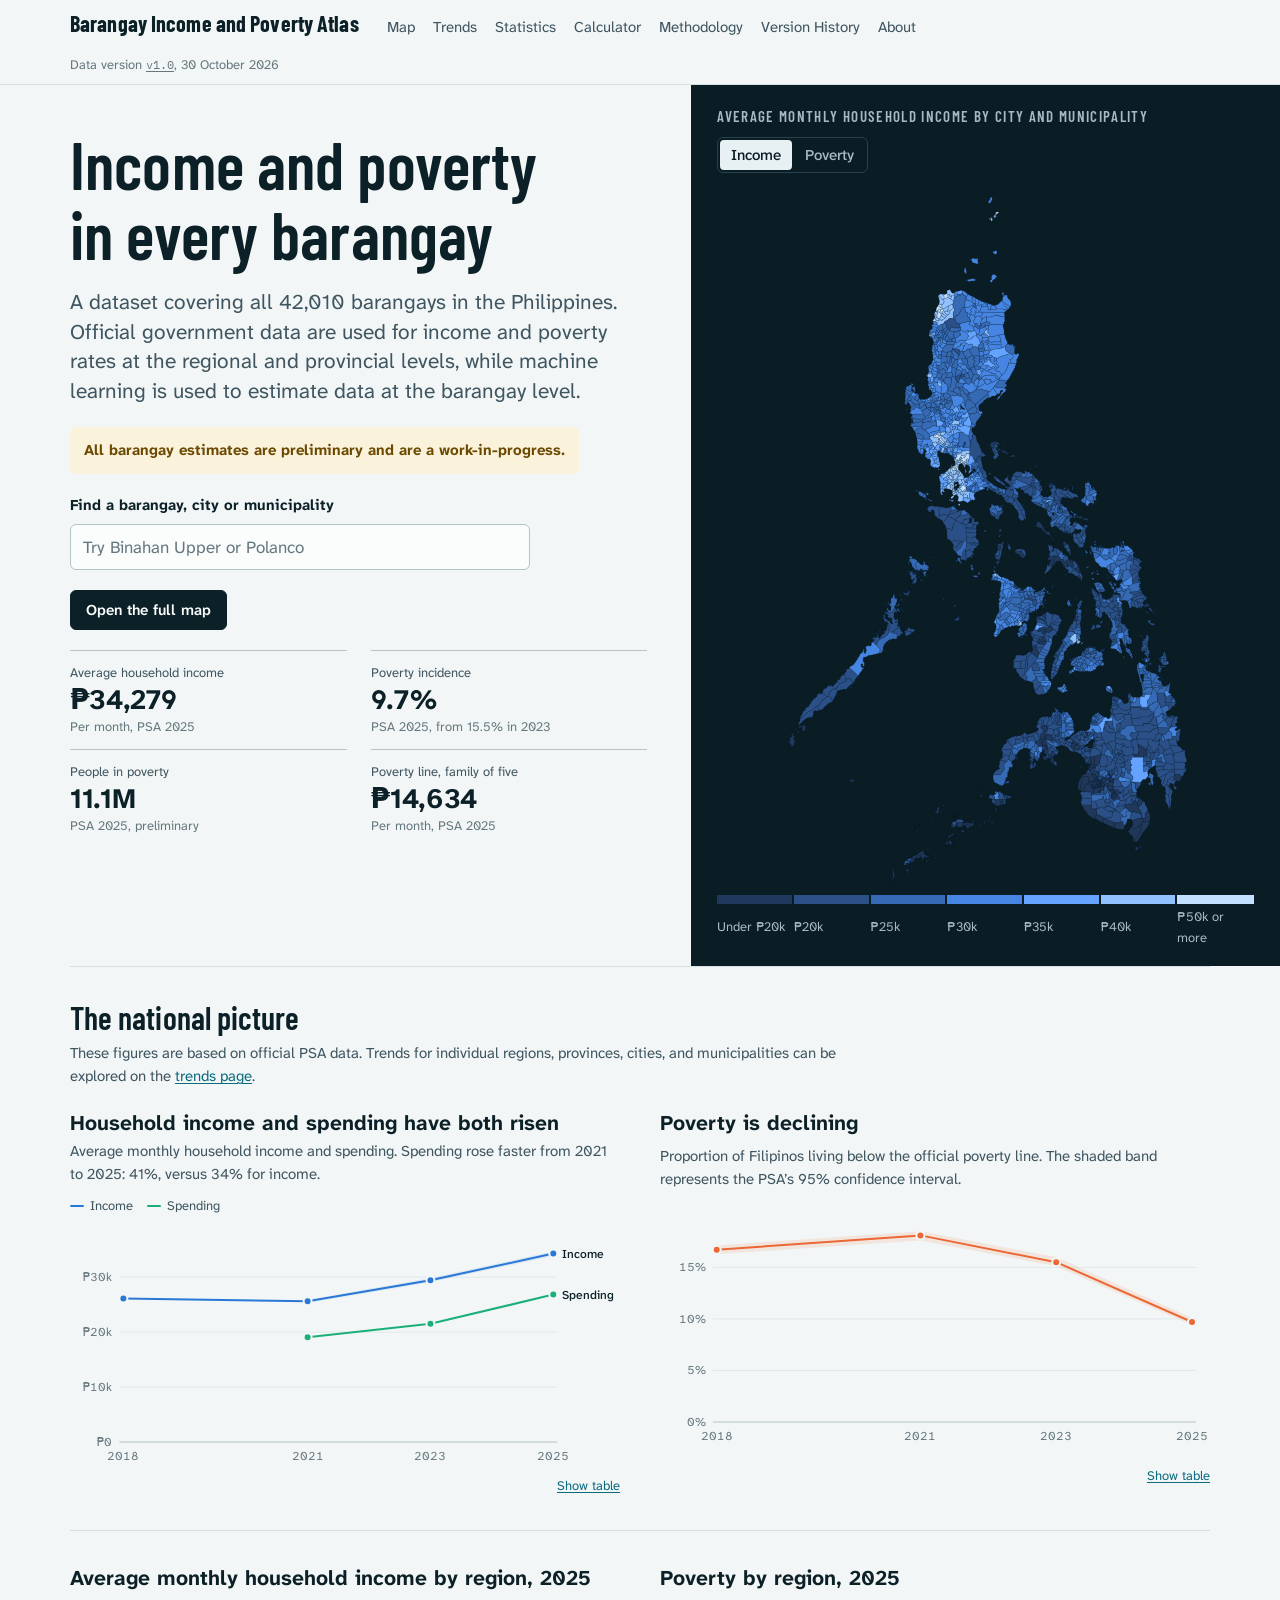
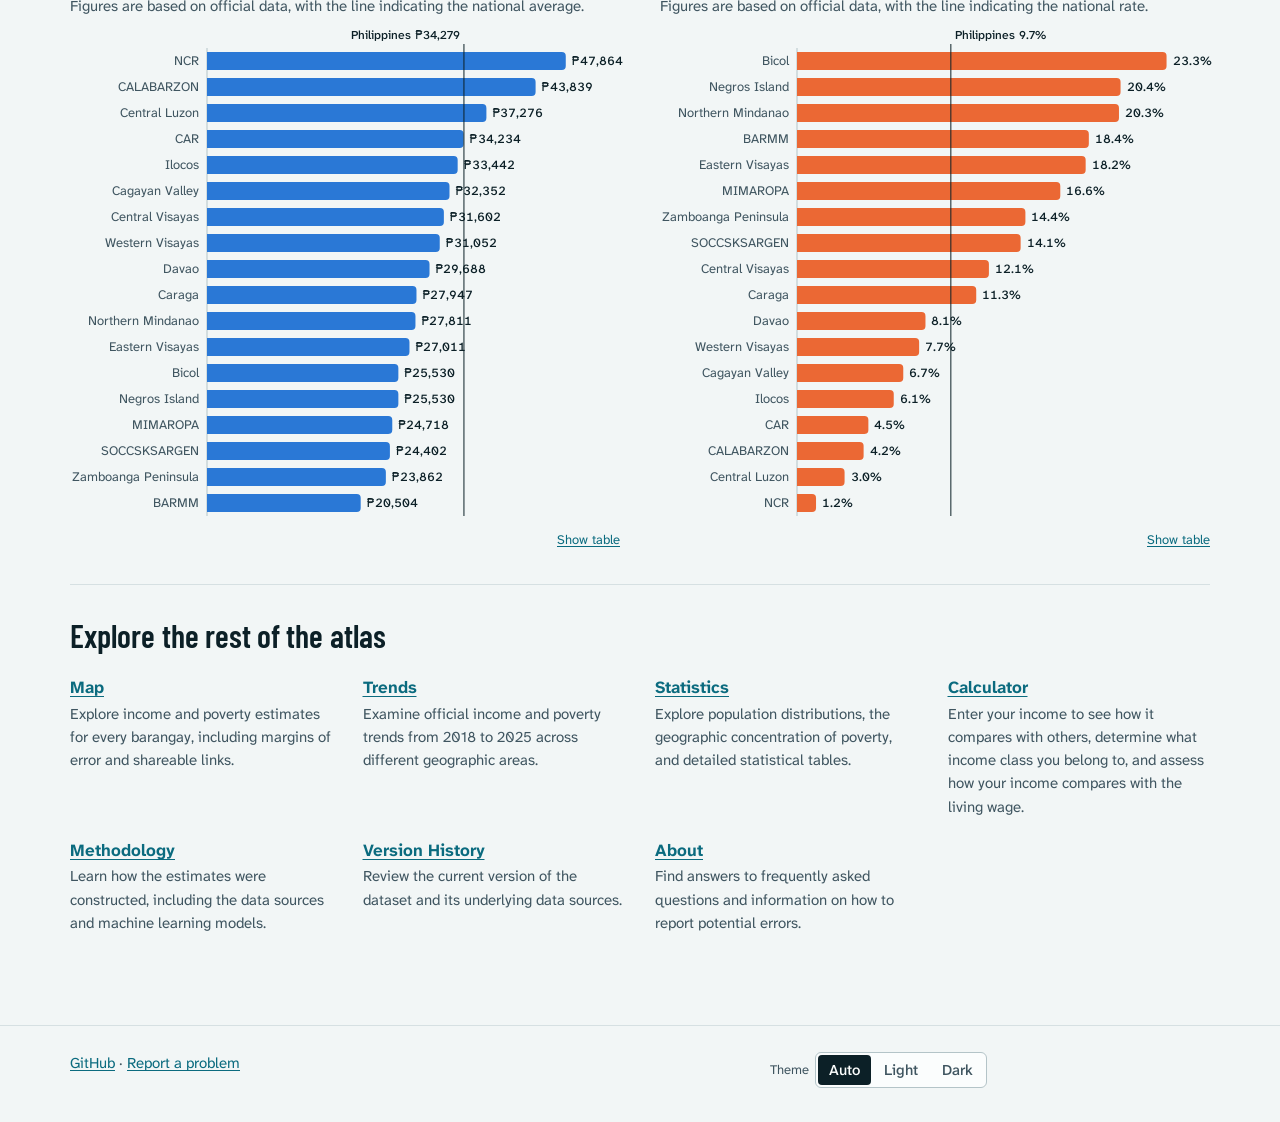
==== docs/index.html @ c7dc07b1 "Move the preliminary note out of the landing introduction into a highlighted box Same style as the w" ====
<!doctype html>
<html lang="en" data-build="e70a724fff">
<head>
<meta charset="utf-8">
<meta name="viewport" content="width=device-width, initial-scale=1, viewport-fit=cover">
<title>Barangay Income and Poverty Atlas</title>
<meta name="description" content="Income and poverty estimates for all 42,010 barangays in the Philippines, based on official data from the Philippine Statistics Authority, satellite imagery and machine learning.">
<link rel="canonical" href="https://urielgalace.github.io/barangay-income-poverty/">
<meta property="og:type" content="website">
<meta property="og:site_name" content="Barangay Income and Poverty Atlas">
<meta property="og:title" content="Barangay Income and Poverty Atlas">
<meta property="og:description" content="Income and poverty estimates for all 42,010 barangays in the Philippines, based on official data from the Philippine Statistics Authority, satellite imagery and machine learning.">
<meta property="og:url" content="https://urielgalace.github.io/barangay-income-poverty/">
<meta property="og:image" content="https://urielgalace.github.io/barangay-income-poverty/assets/share.png">
<meta name="twitter:card" content="summary_large_image">
<meta name="color-scheme" content="light dark">
<link rel="icon" href="assets/favicon.svg" type="image/svg+xml">
<link rel="preconnect" href="https://fonts.googleapis.com">
<link rel="preconnect" href="https://fonts.gstatic.com" crossorigin>
<link rel="stylesheet" href="https://fonts.googleapis.com/css2?family=Atkinson+Hyperlegible+Next:wght@400;500;700&family=Barlow+Condensed:wght@500;600;700&family=IBM+Plex+Mono:wght@400;500&display=swap">
<link rel="stylesheet" href="assets/site.css?b=e70a724fff">
<script>try { var t = localStorage.getItem("theme"); if (t === "light" || t === "dark") document.documentElement.setAttribute("data-theme", t); } catch (e) {}</script>

</head>
<body class="page-index">
<a class="skip" href="#main">Skip to content</a>
<header class="site-head">
  <div class="wrap">
    <div class="head-row">
      <a class="brand" href="index.html">Barangay Income and Poverty Atlas</a>
      <nav class="site-nav" aria-label="Main">
        <a href="map.html">Map</a>
        <a href="trends.html">Trends</a>
        <a href="statistics.html">Statistics</a>
        <a href="calculator.html">Calculator</a>
        <a href="methodology.html">Methodology</a>
        <a href="versions.html">Version History</a>
        <a href="about.html">About</a>
        
      </nav>
    </div>
    <div class="stamp">
      <span>Data version <a href="versions.html" class="code">v1.0</a>, 30 October 2026</span>
    </div>
  </div>
</header>
<main id="main">

<div class="hero">
  <div class="hero-text">
    <h1>Income and poverty in every barangay</h1>
    <p class="lede">A dataset covering all 42,010 barangays in the Philippines. Official government data are used for income and poverty rates at the regional and provincial levels, while machine learning is used to estimate data at the barangay level.</p>
    <p class="callout" role="note"><strong>All barangay estimates are preliminary and are a <span class="nowrap">work-in-progress</span>.</strong></p>
    <div class="search-hero combo">
      <label for="home-search">Find a barangay, city or municipality</label>
      <input type="search" id="home-search" placeholder="Type a barangay, city or municipality">
    </div>
    <div class="cta"><a class="btn" href="map.html">Open the full map</a></div>
    <dl class="stats duo">
      <div class="stat"><dt>Average household income</dt><dd>₱34,279</dd><div class="d">Per month, PSA 2025</div></div>
      <div class="stat"><dt>Poverty incidence</dt><dd>9.7%</dd><div class="d">PSA 2025, from 15.5% in 2023</div></div>
      <div class="stat"><dt>People in poverty</dt><dd>11.1M</dd><div class="d">PSA 2025, preliminary</div></div>
      <div class="stat"><dt>Poverty line, family of five</dt><dd>₱14,634</dd><div class="d">Per month, PSA 2025</div></div>
    </dl>
  </div>
  <div class="plate">
    <div class="plate-head"><div class="plate-title" id="home-map-title">Average monthly household income by city and municipality</div><div id="home-metric"></div></div>
    <div class="plate-map" id="home-map"><p class="small" style="color:var(--sea-ink-2)">Loading the map…</p></div>
    <div class="scale" id="home-scale"></div>
  </div>
</div>

<div class="wrap">
  <section class="block">
    <header><h2>The national picture</h2><p class="small">These figures are based on official PSA data. Trends for individual regions, provinces, cities, and municipalities can be explored on the <a href="trends.html">trends page</a>.</p></header>
    <div class="two" id="home-trend"></div>
  </section>
  <section class="block">
    <div class="two" id="home-regions"></div>
  </section>
  <section class="block">
    <h2>Explore the rest of the atlas</h2>
    <ul class="linklist">
      <li><a href="map.html">Map</a><p>Explore income and poverty estimates for every barangay, including margins of error and shareable links.</p></li>
      <li><a href="trends.html">Trends</a><p>Examine official income and poverty trends from 2018 to 2025 across different geographic areas.</p></li>
      <li><a href="statistics.html">Statistics</a><p>Explore population distributions, the geographic concentration of poverty, and detailed statistical tables.</p></li>
      <li><a href="calculator.html">Calculator</a><p>Enter your income to see how it compares with others, determine what income class you belong to, and assess how your income compares with the living wage.</p></li>
      <li><a href="methodology.html">Methodology</a><p>Learn how the estimates were constructed, including the data sources and machine learning models.</p></li>
      <li><a href="versions.html">Version History</a><p>Review the current version of the dataset and its underlying data sources.</p></li>
      <li><a href="about.html">About</a><p>Find answers to frequently asked questions and information on how to report potential errors.</p></li>
    </ul>
  </section>
</div>

</main>
<footer class="site-foot">
  <div class="wrap foot-grid">
    <p><a href="https://github.com/urielgalace/barangay-income-poverty">GitHub</a> · <a href="report.html">Report a problem</a></p>
    <div class="theme-switch" id="theme-switch"><span>Theme</span></div>
  </div>
</footer>
<script type="module">import { initTheme } from "./assets/js/lib.js?b=e70a724fff"; initTheme();</script>
<script type="module" src="assets/js/home.js?b=e70a724fff"></script>
</body>
</html>
---- docs/assets/site.css ----
/* Layout concept: an atlas plate. Pages are quiet, cool-paper reading surfaces; every map sits on a deep-sea plate
   that stays dark in both themes, so the archipelago is the one loud thing on the site. */
:root {
  color-scheme: light;
  --page: #f2f6f6;
  --surface: #fbfdfd;
  --ink: #0c2027;
  --ink-2: #3f5560;
  --ink-3: #66787f;
  --rule: #d6e0e2;
  --rule-2: #b4c4c8;
  --accent: #0b6b7f;
  --accent-wash: #dfeef0;
  --on-ink: #fbfdfd;
  /* the map plate is the same in both themes */
  --sea: #0a1c24;
  --sea-2: #12303b;
  --sea-ink: #e7f0f2;
  --sea-ink-2: #a5bac1;
  --sea-rule: #27424d;
  /* chart marks: poverty is always orange, income always blue */
  --poverty: #eb6834;
  --income: #2a78d6;
  --s3: #1baf7a;
  --s4: #eda100;
  --s5: #e87ba4;
  --s6: #008300;
  --context: #93a5ab;
  --context-2: #c5d1d4;
  --grid: #e1e8ea;
  --axis: #b4c4c8;
  --add: #0e7a3f;
  --add-wash: #e2f3e8;
  --del: #b3362f;
  --del-wash: #fae9e6;
  --chg: #8a5a00;
  --chg-wash: #f8efd9;
  --warn-bg: #fbf2dc;
  --warn-ink: #6b4a00;
  --display: "Barlow Condensed", "Arial Narrow", "Helvetica Neue", Arial, sans-serif;
  --body: "Atkinson Hyperlegible Next", "Atkinson Hyperlegible", system-ui, -apple-system, "Segoe UI", sans-serif;
  --mono: "IBM Plex Mono", ui-monospace, SFMono-Regular, Menlo, Consolas, monospace;
  --t-xs: .8125rem;
  --t-sm: .9375rem;
  --t-md: 1.0625rem;
  --t-lg: 1.3125rem;
  --t-xl: 2rem;
  --t-2xl: clamp(2.5rem, 5.2vw, 4.25rem);
  --gutter: max(20px, env(safe-area-inset-left, 0px));
  --gutter-r: max(20px, env(safe-area-inset-right, 0px));
}
@media (prefers-color-scheme: dark) {
  :root:not([data-theme="light"]) {
    color-scheme: dark;
    --page: #0a1418; --surface: #101d22; --ink: #e8f0f2; --ink-2: #b4c5ca; --ink-3: #8a9ca3; --rule: #223238; --rule-2: #35484f;
    --accent: #62c4d8; --accent-wash: #16323a; --on-ink: #0a1418;
    --poverty: #d95926; --income: #3987e5; --s3: #199e70; --s4: #c98500; --s5: #d55181; --s6: #008300;
    --context: #6f8289; --context-2: #3d4f56; --grid: #1c2b31; --axis: #35484f;
    --add: #4fc98a; --add-wash: #12302a; --del: #f0897f; --del-wash: #38201e; --chg: #e0b45c; --chg-wash: #33291a; --warn-bg: #2d2412; --warn-ink: #f0cf86;
  }
}
:root[data-theme="dark"] {
  color-scheme: dark;
  --page: #0a1418; --surface: #101d22; --ink: #e8f0f2; --ink-2: #b4c5ca; --ink-3: #8a9ca3; --rule: #223238; --rule-2: #35484f;
  --accent: #62c4d8; --accent-wash: #16323a; --on-ink: #0a1418;
  --poverty: #d95926; --income: #3987e5; --s3: #199e70; --s4: #c98500; --s5: #d55181; --s6: #008300;
  --context: #6f8289; --context-2: #3d4f56; --grid: #1c2b31; --axis: #35484f;
  --add: #4fc98a; --add-wash: #12302a; --del: #f0897f; --del-wash: #38201e; --chg: #e0b45c; --chg-wash: #33291a; --warn-bg: #2d2412; --warn-ink: #f0cf86;
}

* { box-sizing: border-box; }
html { -webkit-text-size-adjust: 100%; }
body { margin: 0; background: var(--page); color: var(--ink); font: 400 var(--t-md)/1.55 var(--body); }
img, svg { max-width: 100%; }
[hidden] { display: none !important; }
a { color: var(--accent); text-underline-offset: .16em; text-decoration-thickness: 1px; }
a:hover { text-decoration-thickness: 2px; }
:focus-visible { outline: 2px solid var(--accent); outline-offset: 2px; border-radius: 2px; }
h1, h2 { font-family: var(--display); font-weight: 600; letter-spacing: .002em; line-height: 1.04; text-wrap: balance; margin: 0; }
h1 { font-size: var(--t-2xl); }
h2 { font-size: var(--t-xl); }
h3 { font-size: var(--t-lg); font-weight: 700; line-height: 1.25; margin: 0; text-wrap: balance; }
h4 { font-size: var(--t-md); font-weight: 700; margin: 0; }
p { margin: 0; }
code, .code { font-family: var(--mono); font-size: .875em; }
.skip { position: absolute; left: -999px; top: 8px; background: var(--ink); color: var(--on-ink); padding: 8px 12px; z-index: 50; }
.skip:focus { left: 12px; }
.wrap { max-width: 1180px; margin-inline: auto; padding-left: var(--gutter); padding-right: var(--gutter-r); }
.eyebrow { font: 600 var(--t-sm)/1.2 var(--display); letter-spacing: .09em; text-transform: uppercase; color: var(--ink-2); }
.lede { font-size: var(--t-lg); line-height: 1.42; color: var(--ink-2); max-width: 62ch; }
.prose { max-width: 70ch; display: grid; gap: 1em; }
.prose ul, .prose ol { margin: 0; padding-left: 1.2em; display: grid; gap: .45em; }
.small { font-size: var(--t-sm); color: var(--ink-2); }
.tiny { font-size: var(--t-xs); color: var(--ink-3); }
.nowrap { white-space: nowrap; }
.num { font-variant-numeric: tabular-nums; }

/* ---- site header ---- */
.site-head { background: var(--page); border-bottom: 1px solid var(--rule); }
.head-row { display: flex; align-items: baseline; gap: 12px 28px; flex-wrap: wrap; padding-block: 12px 10px; }
.brand { font: 700 1.375rem/1 var(--display); color: var(--ink); text-decoration: none; letter-spacing: .005em; white-space: nowrap; }
.brand:hover { color: var(--accent); }
.site-nav { display: flex; gap: 2px 18px; flex-wrap: wrap; font-size: var(--t-sm); }
.site-nav a { color: var(--ink-2); text-decoration: none; padding: 4px 0; border-bottom: 2px solid transparent; }
.site-nav a:hover { color: var(--ink); border-bottom-color: var(--rule-2); }
.site-nav a[aria-current="page"] { color: var(--ink); font-weight: 700; border-bottom-color: var(--ink); }
.stamp { display: flex; gap: 4px 14px; flex-wrap: wrap; padding-block: 0 9px; font-size: var(--t-xs); color: var(--ink-3); }
.stamp a { color: inherit; }
.stamp .code { font-size: .92em; }
@media (max-width: 640px) {
  .head-row { padding-block: 10px 6px; }
  .site-nav { flex-wrap: nowrap; overflow-x: auto; width: 100%; padding-bottom: 2px; scrollbar-width: none; gap: 16px; }
  .site-nav a { white-space: nowrap; }
}

/* ---- page frame ---- */
.page-title { padding-block: 44px 28px; display: grid; gap: 14px; }
section.block { padding-block: 34px; border-top: 1px solid var(--rule); display: grid; gap: 22px; }
section.block > header { display: grid; gap: 8px; max-width: 72ch; }
main { padding-bottom: 56px; }
.two { display: grid; grid-template-columns: repeat(2, minmax(0, 1fr)); gap: 34px 40px; }
.three { display: grid; grid-template-columns: repeat(3, minmax(0, 1fr)); gap: 28px; }
@media (max-width: 860px) { .two, .three { grid-template-columns: minmax(0, 1fr); } }

/* ---- controls ---- */
.filters { display: flex; flex-wrap: wrap; gap: 10px 18px; align-items: end; }
.field { display: grid; gap: 4px; font-size: var(--t-xs); color: var(--ink-2); min-width: 0; }
.seg { display: inline-flex; flex-wrap: wrap; border: 1px solid var(--rule-2); border-radius: 6px; padding: 2px; background: var(--surface); gap: 2px; }
.seg button { font: 500 var(--t-sm)/1.2 var(--body); border: 0; background: none; color: var(--ink-2); padding: 6px 11px; border-radius: 4px; cursor: pointer; }
.seg button:hover { background: var(--accent-wash); color: var(--ink); }
.seg button[aria-pressed="true"] { background: var(--ink); color: var(--on-ink); }
.seg button:disabled { opacity: .4; cursor: not-allowed; background: none; }
select, textarea, input[type="search"], input[type="text"], input[type="number"] { font: 400 var(--t-sm)/1.3 var(--body); color: var(--ink); background: var(--surface); border: 1px solid var(--rule-2); border-radius: 6px; padding: 8px 10px; max-width: 100%; }
input[type="search"]::placeholder { color: var(--ink-3); }
.btn { display: inline-flex; align-items: center; gap: 6px; font: 600 var(--t-sm)/1.2 var(--body); text-decoration: none; border-radius: 6px; padding: 10px 15px; border: 1px solid var(--ink); background: var(--ink); color: var(--on-ink); cursor: pointer; }
.btn:hover { background: var(--accent); border-color: var(--accent); color: var(--on-ink); }
.btn.quiet { background: none; color: var(--ink); border-color: var(--rule-2); }
.btn.quiet:hover { background: var(--accent-wash); color: var(--ink); border-color: var(--rule-2); }
.linkish { background: none; border: 0; padding: 0; font: inherit; color: var(--accent); text-decoration: underline; text-underline-offset: .16em; cursor: pointer; }

/* combobox */
.combo { position: relative; min-width: 0; }
.combo input { width: 100%; }
.combo-list { position: absolute; z-index: 30; left: 0; right: 0; top: calc(100% + 4px); margin: 0; padding: 4px; list-style: none; background: var(--surface); color: var(--ink); border: 1px solid var(--rule-2); border-radius: 6px; max-height: 300px; overflow: auto; box-shadow: 0 8px 24px rgba(5, 20, 26, .22); }
.combo-list li { padding: 6px 8px; border-radius: 4px; cursor: pointer; font-size: var(--t-sm); line-height: 1.3; }
.combo-list li small { display: block; color: var(--ink-3); font-size: var(--t-xs); }
.combo-list li[aria-selected="true"], .combo-list li:hover { background: var(--accent-wash); }
.combo-empty { padding: 8px; font-size: var(--t-sm); color: var(--ink-2); }

/* ---- charts ---- */
.fig { margin: 0; display: grid; gap: 10px; min-width: 0; }
.fig-head { display: grid; gap: 3px; }
.fig-sub { font-size: var(--t-sm); color: var(--ink-2); max-width: 66ch; }
.fig-body { min-width: 0; position: relative; }
.fig-body svg { display: block; width: 100%; height: auto; overflow: visible; }
.fig-foot { display: flex; flex-wrap: wrap; gap: 4px 14px; align-items: baseline; justify-content: space-between; font-size: var(--t-xs); color: var(--ink-3); }
.fig-foot .note { flex: 1 1 280px; max-width: 72ch; }
.legend { display: flex; flex-wrap: wrap; gap: 4px 14px; font-size: var(--t-xs); color: var(--ink-2); }
.legend span { display: inline-flex; align-items: center; gap: 6px; }
.key { display: inline-block; width: 14px; height: 2px; border-radius: 1px; background: currentColor; }
.key.dot { width: 9px; height: 9px; border-radius: 50%; }
.key.box { width: 11px; height: 11px; border-radius: 2px; }
.key.ring { width: 9px; height: 9px; border-radius: 50%; background: var(--surface); border: 2px solid currentColor; }
.tv { overflow-x: auto; max-height: 440px; overflow-y: auto; border: 1px solid var(--rule); border-radius: 6px; background: var(--surface); }
table { border-collapse: collapse; width: 100%; font-size: var(--t-sm); }
th, td { text-align: left; padding: 7px 10px; border-bottom: 1px solid var(--rule); vertical-align: top; }
thead th { position: sticky; top: 0; background: var(--surface); font-weight: 700; font-size: var(--t-xs); color: var(--ink-2); z-index: 1; }
tbody tr:last-child td { border-bottom: 0; }
td.n, th.n { text-align: right; font-variant-numeric: tabular-nums; white-space: nowrap; }
th button.sort { all: unset; cursor: pointer; }
th button.sort:hover, th button.sort:focus-visible { color: var(--accent); text-decoration: underline; }
.tip { position: fixed; z-index: 60; pointer-events: none; background: var(--surface); color: var(--ink); border: 1px solid var(--rule-2); border-radius: 6px; padding: 7px 10px; font-size: var(--t-xs); line-height: 1.35; box-shadow: 0 6px 18px rgba(5, 20, 26, .22); max-width: 270px; }
.tip b { font-size: var(--t-sm); }
.tip .t-row { display: flex; gap: 7px; align-items: center; white-space: nowrap; }
.tip .t-row em { font-style: normal; color: var(--ink-2); white-space: normal; }
.tip .t-title { color: var(--ink-2); margin-bottom: 3px; }
.tick text, .axis-label { fill: var(--ink-3); font: 400 12px var(--body); font-variant-numeric: tabular-nums; }
.dir-label { fill: var(--ink); font: 500 12px var(--body); }
.dir-label.quiet { fill: var(--ink-2); }
.gridline { stroke: var(--grid); stroke-width: 1; }
.baseline { stroke: var(--axis); stroke-width: 1; }
.crosshair { stroke: var(--ink-3); stroke-width: 1; }
.row-label { fill: var(--ink-2); font: 400 13px var(--body); }
.val-label { fill: var(--ink); font: 500 12.5px var(--body); font-variant-numeric: tabular-nums; }
.c-poverty { color: var(--poverty); } .c-income { color: var(--income); } .c-s3 { color: var(--s3); } .c-s4 { color: var(--s4); } .c-s5 { color: var(--s5); } .c-s6 { color: var(--s6); } .c-context { color: var(--context); } .c-context2 { color: var(--context-2); } .c-ink { color: var(--ink); }

/* ---- stat list ---- */
.stats { display: grid; grid-template-columns: repeat(auto-fit, minmax(150px, 1fr)); gap: 0 24px; margin: 0; }
.stat { padding-block: 12px; border-top: 1px solid var(--rule-2); display: grid; gap: 1px; align-content: start; }
.stat dt { font-size: var(--t-xs); color: var(--ink-2); }
.stat dd { margin: 0; font-size: 1.75rem; font-weight: 700; line-height: 1.15; letter-spacing: -.01em; }
.stat .d { font-size: var(--t-xs); color: var(--ink-3); }

/* ---- home ---- */
.hero { display: grid; grid-template-columns: minmax(0, 1fr) minmax(0, 46%); align-items: stretch; }
.hero-text { padding: 44px 44px 40px max(var(--gutter), calc((100vw - 1180px) / 2 + 20px)); display: grid; gap: 20px; align-content: start; }
.plate { background: var(--sea); color: var(--sea-ink); padding: 22px 26px 18px; display: grid; gap: 10px; grid-template-rows: auto minmax(0, 1fr) auto; min-height: 560px; }
.plate-head { display: flex; justify-content: space-between; gap: 12px; flex-wrap: wrap; align-items: center; }
.plate .seg { background: transparent; border-color: var(--sea-rule); }
.plate .seg button { color: var(--sea-ink-2); }
.plate .seg button:hover { background: var(--sea-2); color: var(--sea-ink); }
.plate .seg button[aria-pressed="true"] { background: var(--sea-ink); color: var(--sea); }
.plate-title { font: 600 var(--t-sm)/1.2 var(--display); letter-spacing: .09em; text-transform: uppercase; color: var(--sea-ink-2); }
.plate-map { min-height: 0; display: grid; place-items: center; }
.plate-map svg { width: auto; height: auto; max-width: 100%; max-height: 78vh; display: block; }
.plate-map path { cursor: pointer; stroke: var(--sea); stroke-width: .25; }
.plate-map path:hover { stroke: #fff; stroke-width: 1; }
.scale { display: flex; flex-wrap: wrap; gap: 0; font-size: var(--t-xs); color: var(--sea-ink-2); }
.scale .sw { display: grid; gap: 3px; min-width: 42px; flex: 1 1 42px; }
.scale .sw i { display: block; height: 9px; }
.scale .sw:not(:last-child) i { margin-right: 2px; }
.search-hero { display: grid; gap: 6px; max-width: 460px; }
.search-hero label { font-weight: 700; font-size: var(--t-sm); }
.search-hero input { padding: 11px 12px; font-size: var(--t-md); width: 100%; text-overflow: ellipsis; }
.search-hero input::placeholder { text-overflow: ellipsis; }
.cta { display: flex; flex-wrap: wrap; gap: 10px; }
@media (max-width: 980px) {
  .hero { grid-template-columns: minmax(0, 1fr); }
  .hero-text { padding: 28px var(--gutter-r) 26px var(--gutter); }
  .plate { min-height: 0; padding: 18px var(--gutter-r) 16px var(--gutter); }
  .plate-map svg { max-height: 70vh; }
}
.linklist { display: grid; grid-template-columns: repeat(auto-fit, minmax(240px, 1fr)); gap: 18px 30px; margin: 0; padding: 0; list-style: none; }
.linklist a { font-weight: 700; }
.linklist p { font-size: var(--t-sm); color: var(--ink-2); margin-top: 2px; }

/* ---- full map page ---- */
body.page-map { height: 100dvh; display: flex; flex-direction: column; overflow: hidden; }
body.page-map main { flex: 1; min-height: 0; padding: 0; position: relative; background: var(--sea); }
body.page-map .site-foot { display: none; }
#map { position: absolute; inset: 0; background: var(--sea); }
.panel { position: absolute; z-index: 5; background: var(--surface); color: var(--ink); border: 1px solid var(--rule-2); border-radius: 8px; box-shadow: 0 10px 28px rgba(0, 10, 15, .32); }
.panel-controls { left: 14px; top: 14px; width: 320px; max-height: calc(100% - 28px); overflow: auto; padding: 14px; display: grid; gap: 13px; }
.panel-detail { right: 14px; top: 14px; width: 350px; max-height: calc(100% - 28px); overflow: auto; padding: 16px; display: grid; gap: 13px; }
.panel h1 { font-size: 1.625rem; }
.close-x { position: absolute; top: 8px; right: 8px; width: 30px; height: 30px; border: 0; border-radius: 4px; background: none; color: var(--ink-2); font-size: 20px; line-height: 1; cursor: pointer; }
.close-x:hover { background: var(--accent-wash); }
.map-legend { display: grid; gap: 5px; }
.map-legend .title { font-weight: 700; font-size: var(--t-sm); }
.lg-row { display: grid; grid-template-columns: 18px minmax(0, 1fr); gap: 7px; align-items: center; font-size: var(--t-xs); color: var(--ink-2); font-variant-numeric: tabular-nums; line-height: 1.2; }
.lg-row i { display: block; width: 18px; height: 12px; border-radius: 2px; }
.lg-rows { display: grid; gap: 2px; }
.status { font-size: var(--t-xs); color: var(--ink-2); min-height: 1.2em; }
.crumbs { font-size: var(--t-xs); color: var(--ink-2); }
.d-title { font: 700 1.5rem/1.1 var(--display); padding-right: 26px; text-wrap: balance; }
.d-kv { display: grid; grid-template-columns: repeat(2, minmax(0, 1fr)); gap: 8px 14px; margin: 0; font-size: var(--t-sm); }
.d-kv dt { font-size: var(--t-xs); color: var(--ink-2); }
.d-kv dd { margin: 0; font-weight: 700; font-variant-numeric: tabular-nums; }
.d-big { display: grid; gap: 2px; }
.d-big .lab { font-size: var(--t-xs); color: var(--ink-2); }
.d-big .val { font-size: 1.75rem; font-weight: 700; line-height: 1.1; }
.d-big .rng { font-size: var(--t-xs); color: var(--ink-2); font-variant-numeric: tabular-nums; }
.pi { display: block; width: 100%; height: 34px; margin-top: 4px; overflow: visible; }
.d-note { font-size: var(--t-xs); color: var(--ink-2); line-height: 1.4; }
.d-links { display: flex; flex-wrap: wrap; gap: 4px 14px; font-size: var(--t-xs); }
.maplibregl-ctrl-attrib { font-size: 11px !important; }
.map-tip { position: fixed; z-index: 40; pointer-events: none; background: var(--surface); color: var(--ink); border: 1px solid var(--rule-2); border-radius: 5px; padding: 5px 8px; font-size: var(--t-xs); line-height: 1.3; box-shadow: 0 4px 12px rgba(0, 10, 15, .3); max-width: 240px; }
.map-tip b { font-size: var(--t-sm); display: block; }
.mobile-bar { display: none; }
.check-row { display: flex; gap: 7px; align-items: start; }
.check-row input { margin-top: 4px; }
@media (max-width: 760px) {
  .panel-controls { left: 0; right: 0; bottom: 0; top: auto; width: auto; max-height: 66%; border-radius: 10px 10px 0 0; border-width: 1px 0 0; padding: 10px 12px calc(10px + env(safe-area-inset-bottom, 0px)); gap: 10px; }
  .panel-controls.collapsed { grid-template-columns: minmax(0, 1fr) auto; align-items: end; }
  .panel-controls.collapsed > *:not(.mobile-bar):not(.mobile-keep) { display: none; }
  .panel-controls.collapsed .combo { order: 1; }
  .panel-controls.collapsed .combo > label { display: none; }
  .panel-controls.collapsed .mobile-bar { order: 2; }
  .panel-controls.collapsed .map-legend, .panel-controls.collapsed .status { order: 3; grid-column: 1 / -1; }
  .panel-controls.collapsed .status:empty { display: none; }
  .panel-controls.collapsed .map-legend .title { font-size: var(--t-xs); }
  .panel-controls.collapsed .lg-rows { display: flex; flex-wrap: wrap; gap: 2px 8px; }
  .panel-controls.collapsed .lg-row { display: flex; gap: 4px; font-size: 11px; }
  .panel-controls.collapsed .lg-row i { width: 10px; height: 10px; }
  .panel-controls .combo-list { top: auto; bottom: calc(100% + 4px); max-height: 260px; }
  .panel-detail { left: 0; right: 0; bottom: 0; top: auto; width: auto; max-height: 68%; border-radius: 10px 10px 0 0; border-width: 1px 0 0; z-index: 6; padding-bottom: calc(16px + env(safe-area-inset-bottom, 0px)); }
  .mobile-bar { display: flex; justify-content: flex-end; align-items: center; }
  .mobile-bar .btn { padding: 8px 12px; }
  .maplibregl-ctrl-bottom-right, .maplibregl-ctrl-bottom-left { display: none; }
  .panel h1 { font-size: 1.25rem; }
}

/* ---- versions ---- */
.history { display: grid; grid-template-columns: minmax(0, 1fr) 320px; gap: 30px; align-items: start; }
.rail { position: sticky; top: 14px; display: grid; gap: 10px; max-height: calc(100vh - 28px); overflow: auto; }
.rail-list { list-style: none; margin: 0; padding: 0; display: grid; gap: 0; border: 1px solid var(--rule-2); border-radius: 8px; background: var(--surface); overflow: hidden; }
.rail-date { font-size: var(--t-xs); font-weight: 700; color: var(--ink-2); padding: 9px 12px 3px; background: var(--page); border-top: 1px solid var(--rule); }
.rail-list > li:first-child .rail-date { border-top: 0; }
.rail-item { width: 100%; display: grid; gap: 2px; text-align: left; font: inherit; color: inherit; background: var(--surface); border: 0; border-top: 1px solid var(--rule); padding: 10px 12px; cursor: pointer; }
.rail-item:hover { background: var(--accent-wash); }
.rail-item[aria-current="true"] { background: var(--ink); color: var(--on-ink); }
.rail-item[aria-current="true"] .tiny, .rail-item[aria-current="true"] .small { color: inherit; opacity: .85; }
.rail-item.in-range:not([aria-current="true"]) { background: var(--accent-wash); }
.rail-top { display: flex; justify-content: space-between; gap: 8px; align-items: baseline; }
.ver { font-family: var(--mono); font-size: var(--t-xs); font-weight: 500; }
.pill { display: inline-block; font-size: 11px; font-weight: 700; padding: 1px 6px; border-radius: 3px; background: var(--accent-wash); color: var(--ink); }
.rail-item[aria-current="true"] .pill { background: var(--on-ink); color: var(--ink); }
.diff { display: grid; font-size: var(--t-sm); line-height: 1.45; border: 1px solid var(--rule); border-radius: 6px; overflow: hidden; background: var(--surface); }
.diff > div { display: grid; grid-template-columns: 28px minmax(0, 1fr); border-top: 1px solid var(--rule); }
.diff > div:first-child { border-top: 0; }
.diff .sign { font-family: var(--mono); text-align: center; padding: 7px 0; font-weight: 500; }
.diff .txt { padding: 7px 10px 7px 2px; }
.diff .add { background: var(--add-wash); } .diff .add .sign { color: var(--add); }
.diff .del { background: var(--del-wash); } .diff .del .sign { color: var(--del); }
.diff .chg { background: var(--chg-wash); } .diff .chg .sign { color: var(--chg); }
.diff .pair-gap { border-top: 3px solid var(--page); }
.up { color: var(--del); } .down { color: var(--add); } .same { color: var(--ink-3); }
.hash { font-family: var(--mono); font-size: 11.5px; color: var(--ink-3); word-break: break-all; }
.vcompare { display: flex; flex-wrap: wrap; align-items: end; gap: 10px 14px; padding: 12px; background: var(--surface); border: 1px solid var(--rule-2); border-radius: 8px; }
.vcompare .arrow { padding-bottom: 8px; color: var(--ink-3); }
.vsec { display: grid; grid-template-columns: minmax(0, 1fr); gap: 12px; padding-top: 22px; }
.tl { list-style: none; margin: 0; padding: 0; display: grid; gap: 0; }
.tl > li { display: grid; grid-template-columns: 112px minmax(0, 1fr); gap: 14px; padding-block: 10px; border-top: 1px solid var(--rule); }
.tl > li:first-child { border-top: 0; }
.tl ul { margin: 0; padding: 0; list-style: none; display: grid; gap: 3px; font-size: var(--t-sm); }
@media (max-width: 900px) {
  .history { grid-template-columns: minmax(0, 1fr); }
  .rail { position: static; order: -1; max-height: none; }
  .tl > li { grid-template-columns: minmax(0, 1fr); gap: 2px; }
}

/* ---- methodology ---- */
.jump { display: flex; flex-wrap: wrap; gap: 4px 18px; font-size: var(--t-sm); }
.approach { list-style: none; margin: 0; padding: 22px; display: grid; grid-template-columns: repeat(4, minmax(0, 1fr)); gap: 20px 26px; background: var(--sea); color: var(--sea-ink); border-radius: 8px; counter-reset: step; }
.approach > li { counter-increment: step; display: grid; gap: 6px; align-content: start; font-size: var(--t-sm); }
.approach > li::before { content: counter(step); font: 600 2rem/1 var(--display); color: var(--sea-ink-2); }
.approach b { font: 600 1.25rem/1.15 var(--display); letter-spacing: .01em; }
.approach span { color: var(--sea-ink-2); }
@media (max-width: 860px) { .approach { grid-template-columns: repeat(2, minmax(0, 1fr)); } }
@media (max-width: 520px) { .approach { grid-template-columns: minmax(0, 1fr); } }
.sub { display: grid; gap: 14px; min-width: 0; }
.sub + .sub { margin-top: 14px; }
.sub .prose { max-width: 74ch; }
.flat { max-height: none; }
th[scope="row"] { font-weight: 700; }
.more > details { border-top: 1px solid var(--rule); padding-block: 13px; }
.more > details:first-child { border-top: 0; padding-top: 0; }
.more > details > summary { font-size: var(--t-md); }
.more .inner { display: grid; gap: 10px; max-width: 76ch; }
pre { font-family: var(--mono); font-size: .8125rem; line-height: 1.5; background: var(--surface); border: 1px solid var(--rule); border-radius: 6px; padding: 10px 12px; overflow-x: auto; margin: 0; }
details > summary { cursor: pointer; font-weight: 700; font-size: var(--t-sm); }
details[open] > summary { margin-bottom: 10px; }
.src { display: grid; gap: 8px; padding-block: 16px; border-top: 1px solid var(--rule); }
.src:first-child { border-top: 0; }
.chips { display: flex; flex-wrap: wrap; gap: 4px 8px; font-size: var(--t-xs); color: var(--ink-2); }

/* ---- footer ---- */
.site-foot { border-top: 1px solid var(--rule); padding-block: 26px 34px; font-size: var(--t-sm); color: var(--ink-2); }
.foot-grid { display: grid; grid-template-columns: minmax(0, 1.5fr) minmax(0, 1fr); gap: 16px 40px; }
.foot-grid p + p { margin-top: 6px; }
.theme-switch { display: inline-flex; gap: 6px; align-items: center; font-size: var(--t-xs); }
@media (max-width: 720px) { .foot-grid { grid-template-columns: minmax(0, 1fr); } }
@media (prefers-reduced-motion: reduce) { * { animation: none !important; transition: none !important; scroll-behavior: auto !important; } }
@media print { .site-head, .site-foot, .filters, .fig-foot button { display: none; } }

/* ---- region small multiples ---- */
.mini-grid { display: grid; grid-template-columns: repeat(auto-fill, minmax(168px, 1fr)); gap: 16px 18px; }
.mini { display: grid; grid-template-columns: minmax(0, 1fr) auto; gap: 0 8px; align-items: baseline; font: inherit; color: inherit; text-align: left; background: none; border: 0; border-top: 1px solid var(--rule-2); padding: 7px 0 0; cursor: pointer; min-width: 0; }
.mini:hover .mini-t { color: var(--accent); text-decoration: underline; }
.mini-t { font-size: var(--t-sm); font-weight: 700; }
.mini-v { font-size: var(--t-sm); font-variant-numeric: tabular-nums; color: var(--ink-2); }
.mini-c { grid-column: 1 / -1; min-width: 0; }
.mini-c svg { display: block; width: 100%; height: auto; }

.stats.duo { grid-template-columns: repeat(2, minmax(0, 1fr)); }
.stats.quad { grid-template-columns: repeat(4, minmax(0, 1fr)); }
@media (max-width: 720px) { .stats.quad { grid-template-columns: repeat(2, minmax(0, 1fr)); } }
#cover-map svg { max-height: 460px; }
.mini-t { min-height: 2.65em; line-height: 1.3; }
.prose h3 { margin-top: .5em; }
.prose h3:first-child { margin-top: 0; }
.prose h3 + p { margin-top: -.45em; }

/* ---- income calculator ---- */
.calc-form { display: grid; gap: 16px; }
.calc-form .filters { gap: 14px 22px; }
.calc-form .field { font-size: var(--t-sm); }
#c-income { width: 200px; font-size: var(--t-md); padding: 9px 12px; }
#c-size { width: 90px; }
.calc-form .combo { max-width: 560px; }
.calc-msg { color: var(--del); }
.calc-msg:empty { display: none; }
.stat dd.word { font-size: 1.3rem; line-height: 1.2; }
.ladder th { white-space: normal; }
.ladder tr[aria-current="true"] td { background: var(--accent-wash); font-weight: 700; }
.you { display: inline-block; margin-left: 6px; padding: 0 6px; border-radius: 4px; background: var(--ink); color: var(--on-ink); font-size: var(--t-xs); font-weight: 600; white-space: nowrap; }
@media (max-width: 560px) { .ladder th, .ladder td { padding: 7px 6px; } .ladder .times { display: none; } }

/* ---- report form ---- */
.report-form { display: grid; gap: 18px; max-width: 640px; }
.report-form .field { font-size: var(--t-sm); }
.report-form .hint { font-size: var(--t-xs); color: var(--ink-3); }
.report-form input, .report-form textarea { width: 100%; }
textarea { line-height: 1.45; resize: vertical; }

/* ---- calculator map ---- */
.calc-map { align-items: start; }
.calc-map .plate { min-height: 0; }
.calc-map .plate-map svg { max-height: 74vh; }
.calc-map .plate-map path.here { stroke: #fff; stroke-width: 1.5; }
.calc-map-side { display: grid; gap: 16px; align-content: start; min-width: 0; }
.calc-map-side th { white-space: normal; }

/* ---- notice under the landing page introduction ---- */
.callout { margin: 0; justify-self: start; max-width: 62ch; background: var(--warn-bg); color: var(--warn-ink); border-radius: 6px; padding: 12px 14px; font-size: var(--t-sm); }
.callout strong { color: inherit; }
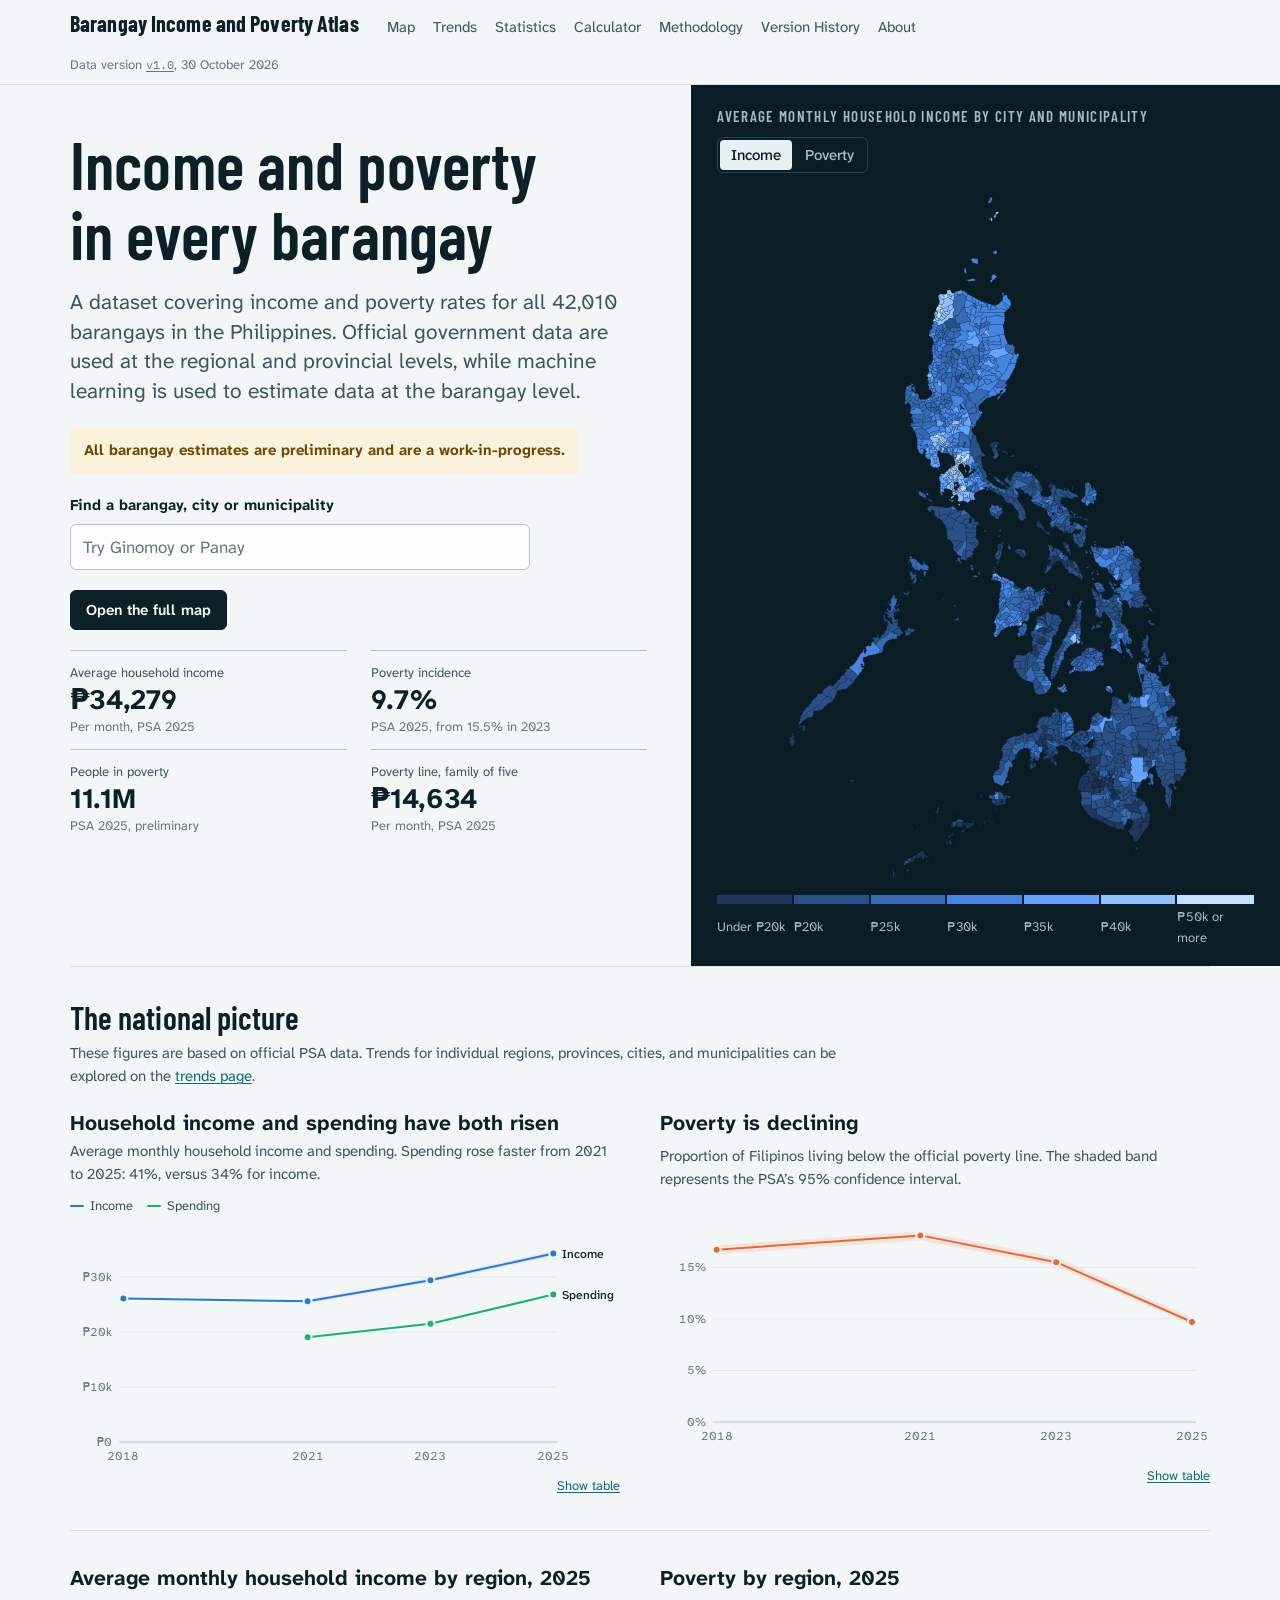
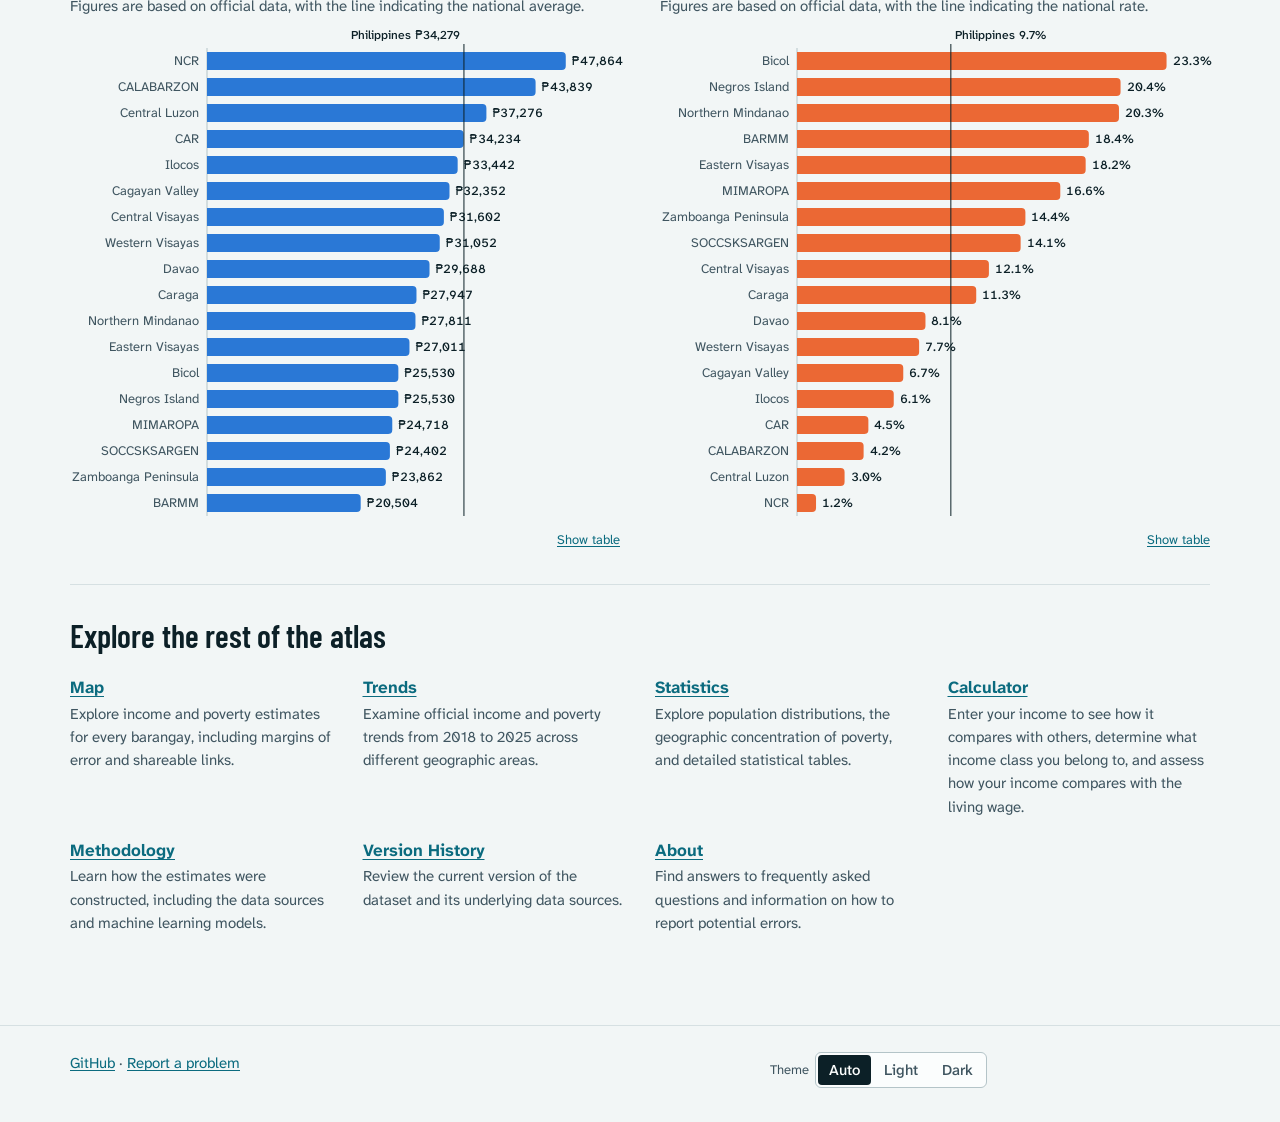
==== commit 9da39356: "Reword the landing page introduction and its README copy Co-Authored-By: Claude Opus 5.5 <noreply@an" ====
--- a/docs/index.html
+++ b/docs/index.html
@@ -49,7 +49,7 @@
 <div class="hero">
   <div class="hero-text">
     <h1>Income and poverty in every barangay</h1>
-    <p class="lede">A dataset covering all 42,010 barangays in the Philippines. Official government data are used for income and poverty rates at the regional and provincial levels, while machine learning is used to estimate data at the barangay level.</p>
+    <p class="lede">A dataset covering income and poverty rates for all 42,010 barangays in the Philippines. Official government data are used at the regional and provincial levels, while machine learning is used to estimate data at the barangay level.</p>
     <p class="callout" role="note"><strong>All barangay estimates are preliminary and are a <span class="nowrap">work-in-progress</span>.</strong></p>
     <div class="search-hero combo">
       <label for="home-search">Find a barangay, city or municipality</label>
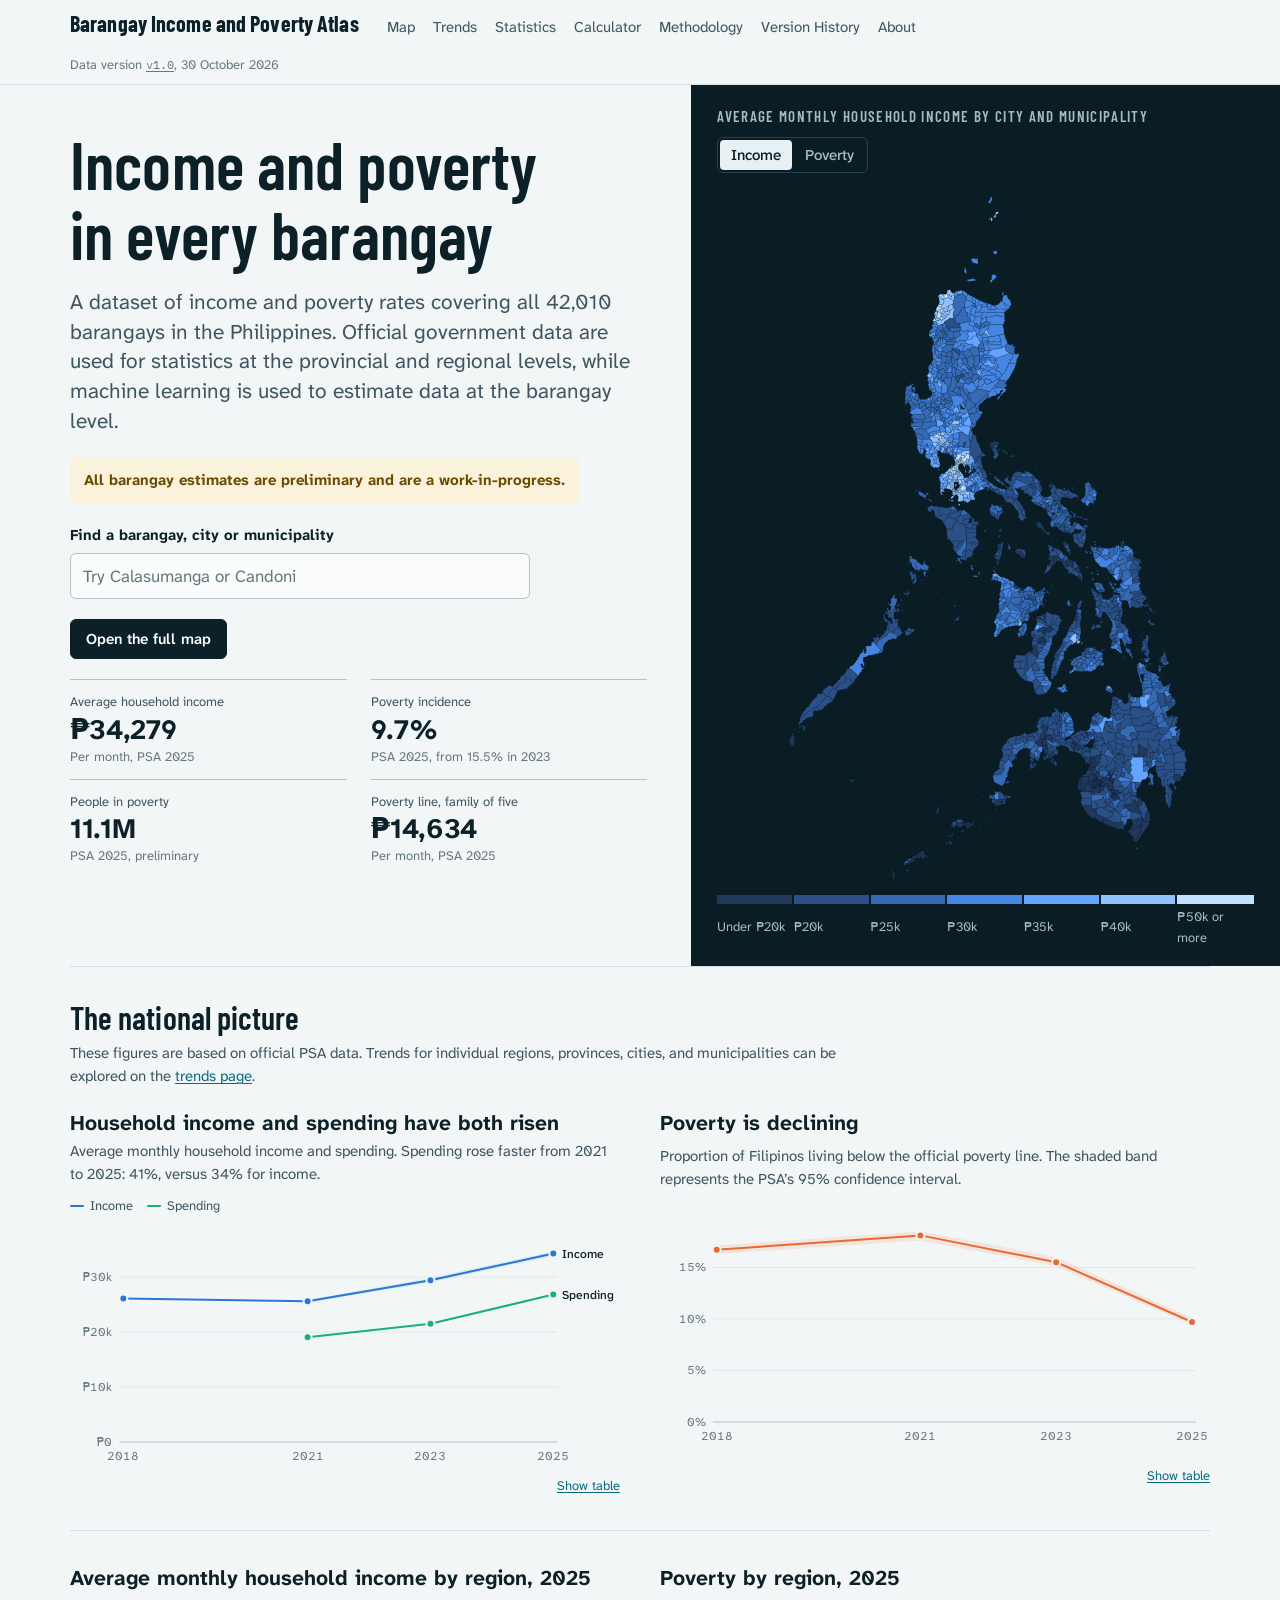
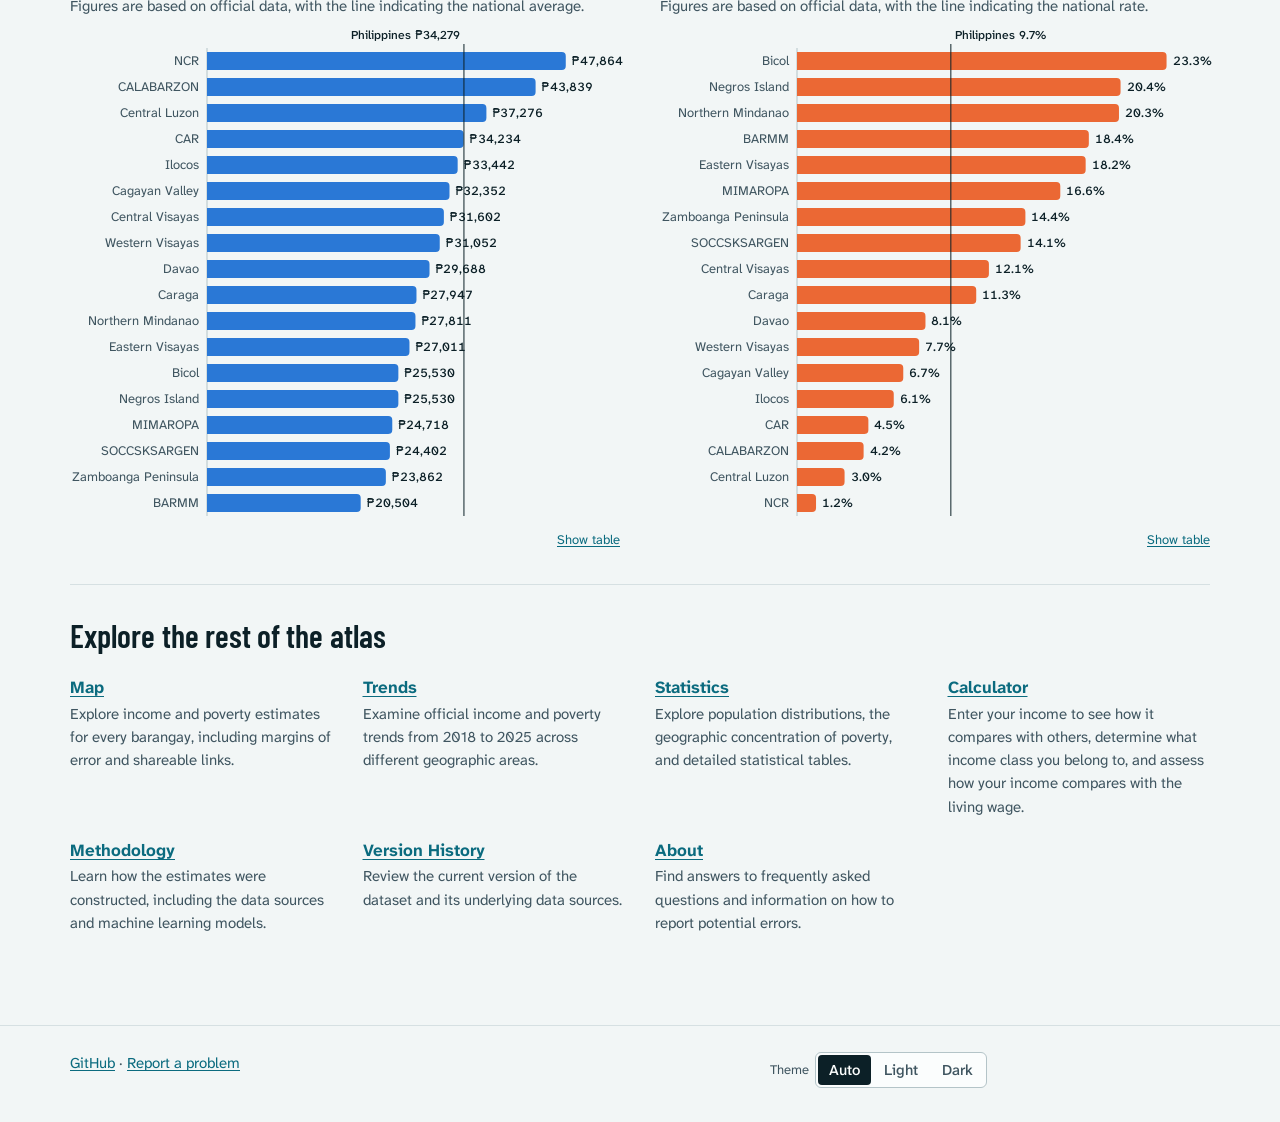
==== commit 805fd04a: "Reword the landing page introduction and its README copy again Co-Authored-By: Claude Opus 5.5 <nore" ====
--- a/docs/index.html
+++ b/docs/index.html
@@ -49,7 +49,7 @@
 <div class="hero">
   <div class="hero-text">
     <h1>Income and poverty in every barangay</h1>
-    <p class="lede">A dataset covering income and poverty rates for all 42,010 barangays in the Philippines. Official government data are used at the regional and provincial levels, while machine learning is used to estimate data at the barangay level.</p>
+    <p class="lede">A dataset of income and poverty rates covering all 42,010 barangays in the Philippines. Official government data are used for statistics at the provincial and regional levels, while machine learning is used to estimate data at the barangay level.</p>
     <p class="callout" role="note"><strong>All barangay estimates are preliminary and are a <span class="nowrap">work-in-progress</span>.</strong></p>
     <div class="search-hero combo">
       <label for="home-search">Find a barangay, city or municipality</label>
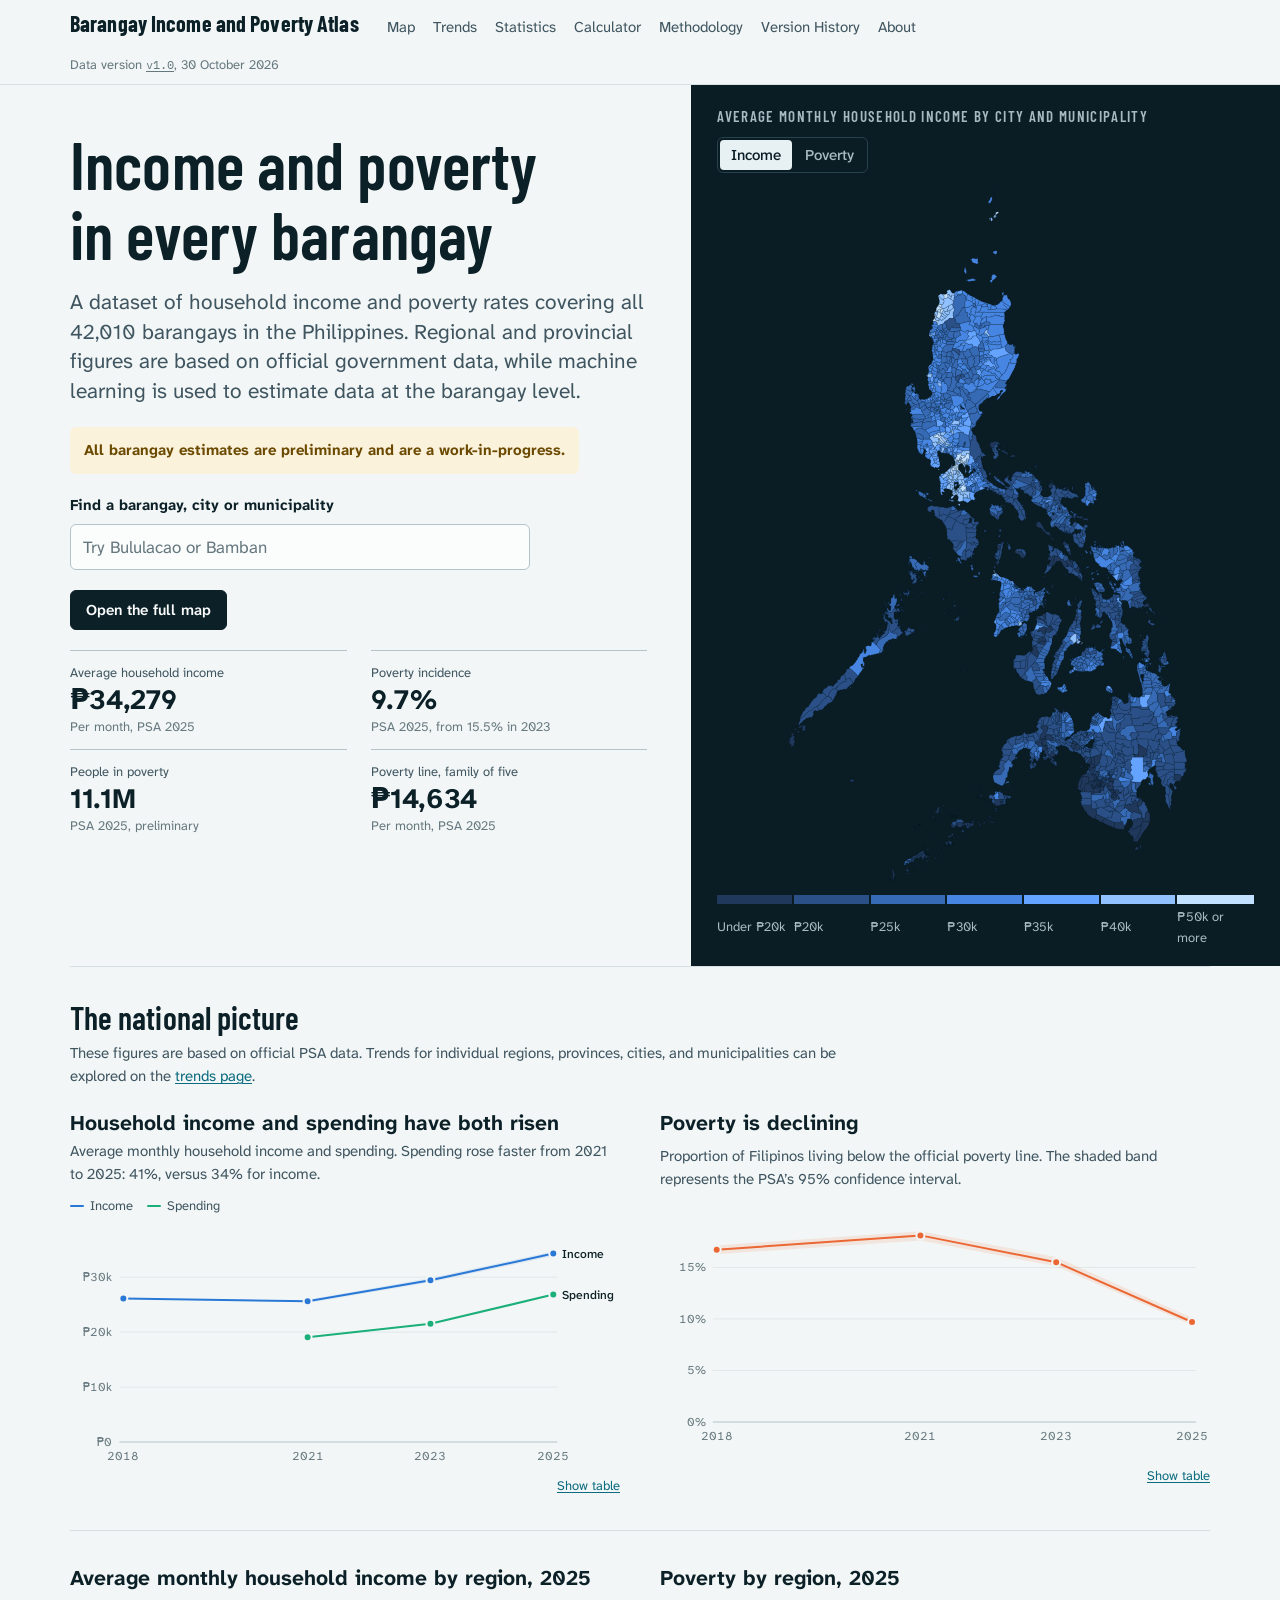
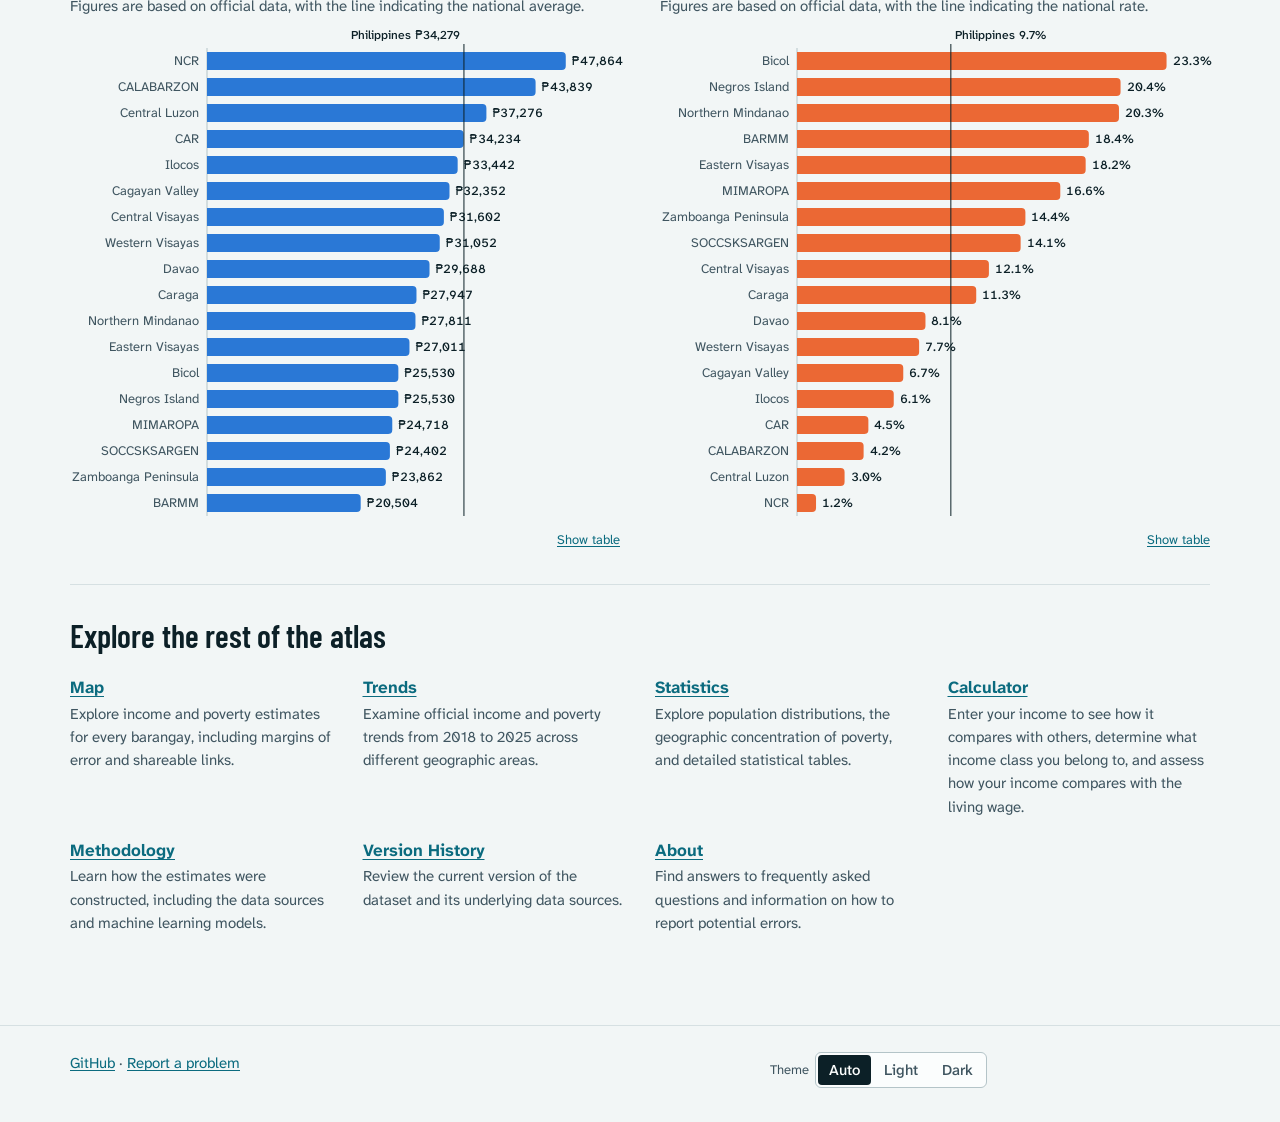
==== commit 2bb369e3: "Reword the landing page introduction to name household income Co-Authored-By: Claude Opus 5.5 <norep" ====
--- a/docs/index.html
+++ b/docs/index.html
@@ -49,7 +49,7 @@
 <div class="hero">
   <div class="hero-text">
     <h1>Income and poverty in every barangay</h1>
-    <p class="lede">A dataset of income and poverty rates covering all 42,010 barangays in the Philippines. Official government data are used for statistics at the provincial and regional levels, while machine learning is used to estimate data at the barangay level.</p>
+    <p class="lede">A dataset of household income and poverty rates covering all 42,010 barangays in the Philippines. Regional and provincial figures are based on official government data, while machine learning is used to estimate data at the barangay level.</p>
     <p class="callout" role="note"><strong>All barangay estimates are preliminary and are a <span class="nowrap">work-in-progress</span>.</strong></p>
     <div class="search-hero combo">
       <label for="home-search">Find a barangay, city or municipality</label>
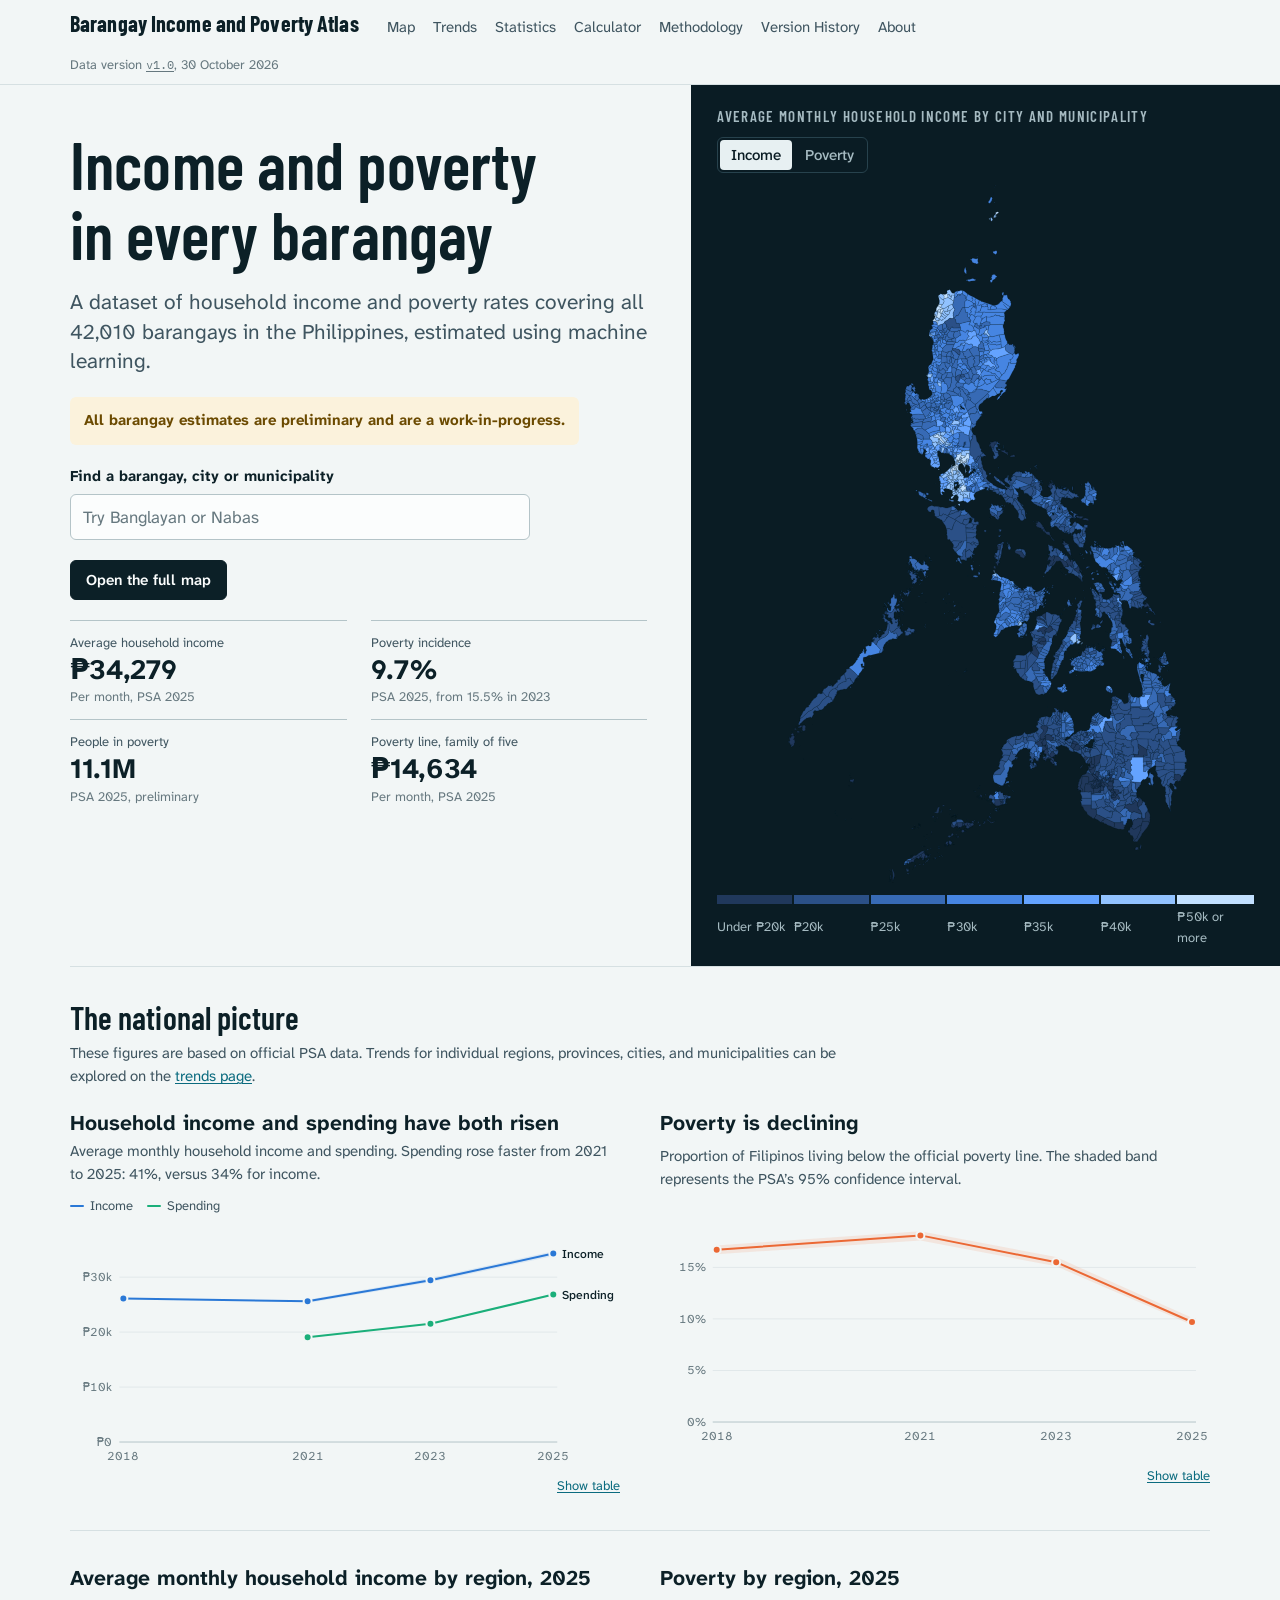
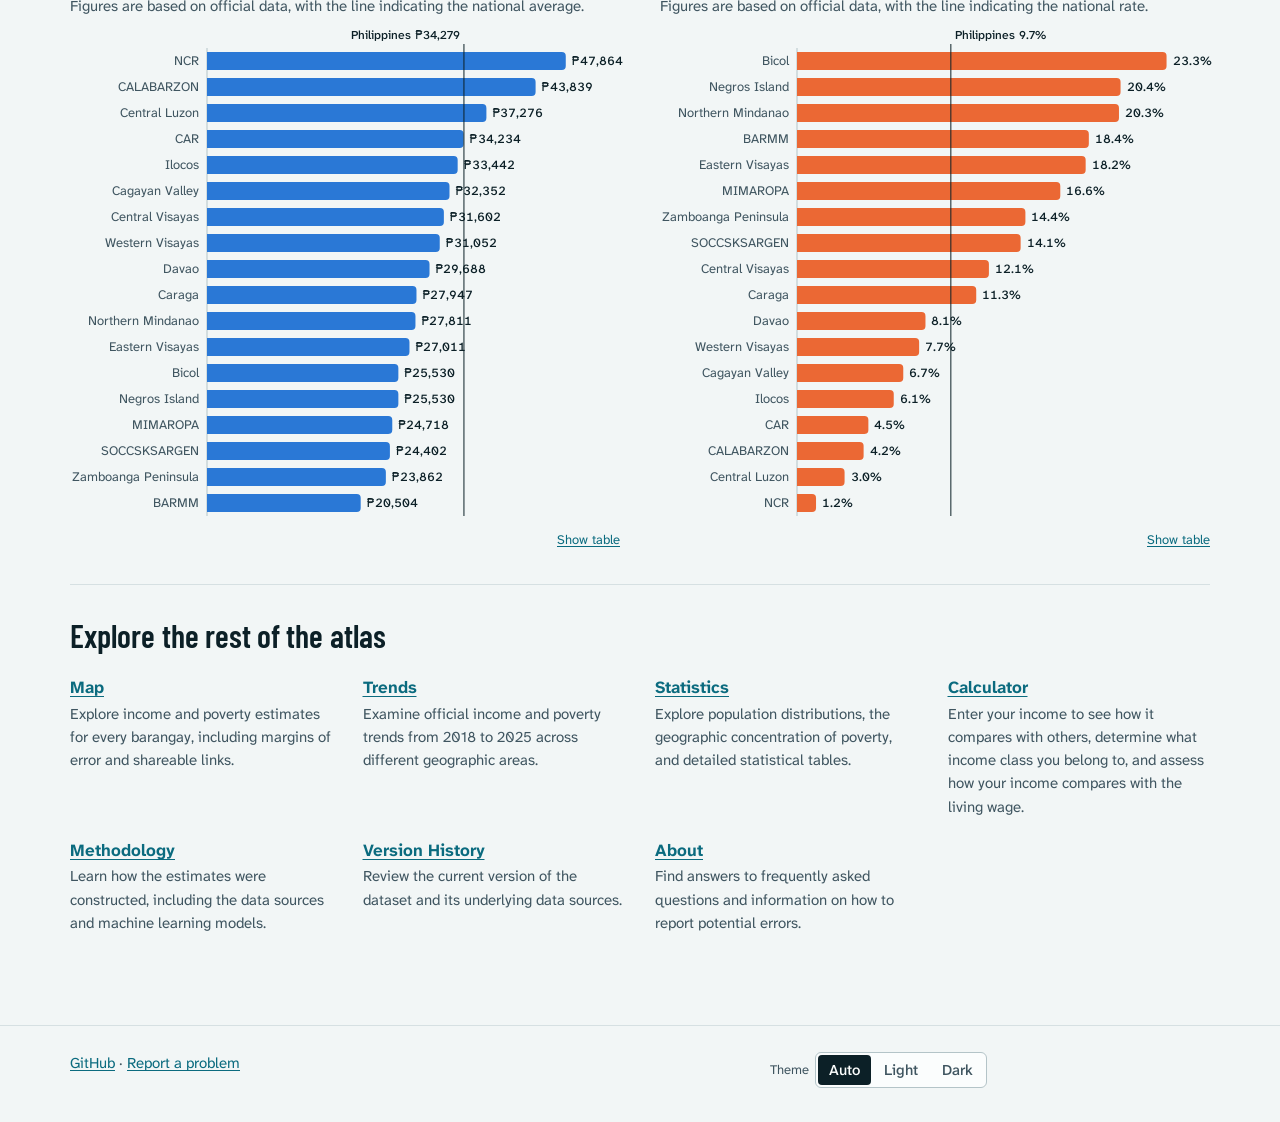
==== commit 47ba7fe2: "Shorten the landing page introduction to one sentence Co-Authored-By: Claude Opus 5.5 <noreply@anthr" ====
--- a/docs/index.html
+++ b/docs/index.html
@@ -49,7 +49,7 @@
 <div class="hero">
   <div class="hero-text">
     <h1>Income and poverty in every barangay</h1>
-    <p class="lede">A dataset of household income and poverty rates covering all 42,010 barangays in the Philippines. Regional and provincial figures are based on official government data, while machine learning is used to estimate data at the barangay level.</p>
+    <p class="lede">A dataset of household income and poverty rates covering all 42,010 barangays in the Philippines, estimated using machine learning.</p>
     <p class="callout" role="note"><strong>All barangay estimates are preliminary and are a <span class="nowrap">work-in-progress</span>.</strong></p>
     <div class="search-hero combo">
       <label for="home-search">Find a barangay, city or municipality</label>
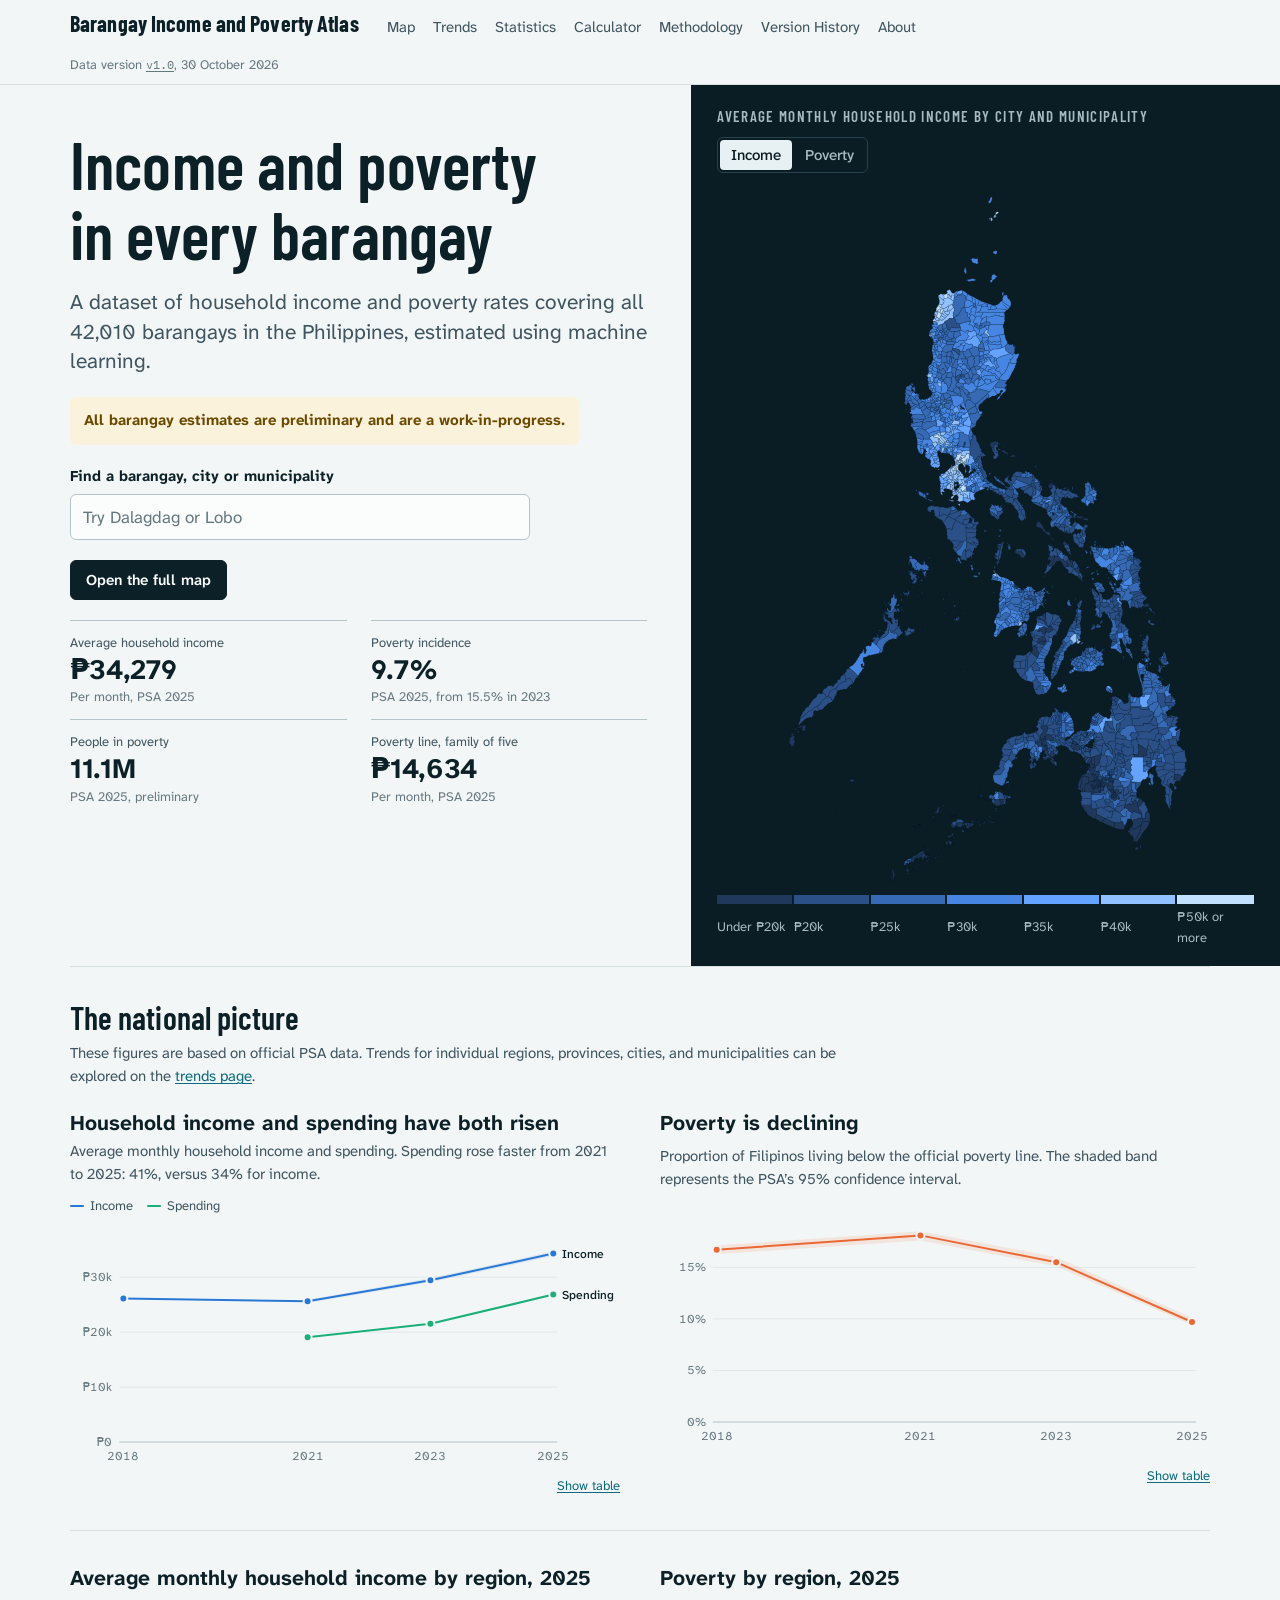
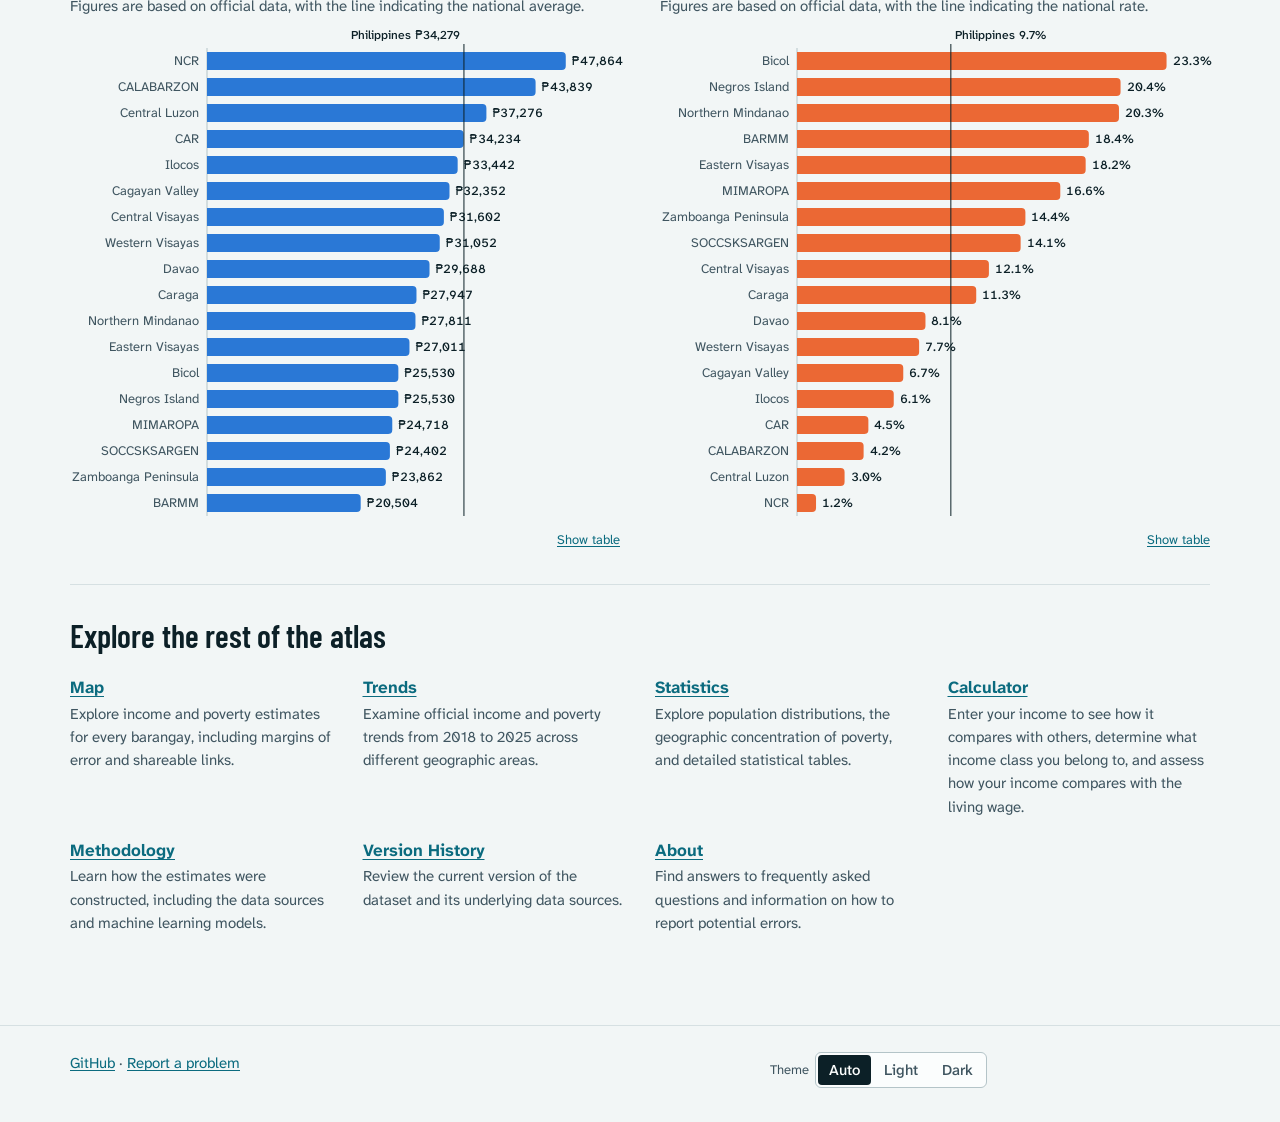
==== commit 8863d315: "Add a Calculate button to the calculator, and an optional log of calculations Results now appear onl" ====
--- a/docs/index.html
+++ b/docs/index.html
@@ -1,5 +1,5 @@
 <!doctype html>
-<html lang="en" data-build="e70a724fff">
+<html lang="en" data-build="9bce77c066">
 <head>
 <meta charset="utf-8">
 <meta name="viewport" content="width=device-width, initial-scale=1, viewport-fit=cover">
@@ -18,7 +18,7 @@
 <link rel="preconnect" href="https://fonts.googleapis.com">
 <link rel="preconnect" href="https://fonts.gstatic.com" crossorigin>
 <link rel="stylesheet" href="https://fonts.googleapis.com/css2?family=Atkinson+Hyperlegible+Next:wght@400;500;700&family=Barlow+Condensed:wght@500;600;700&family=IBM+Plex+Mono:wght@400;500&display=swap">
-<link rel="stylesheet" href="assets/site.css?b=e70a724fff">
+<link rel="stylesheet" href="assets/site.css?b=9bce77c066">
 <script>try { var t = localStorage.getItem("theme"); if (t === "light" || t === "dark") document.documentElement.setAttribute("data-theme", t); } catch (e) {}</script>
 
 </head>
@@ -99,7 +99,7 @@
     <div class="theme-switch" id="theme-switch"><span>Theme</span></div>
   </div>
 </footer>
-<script type="module">import { initTheme } from "./assets/js/lib.js?b=e70a724fff"; initTheme();</script>
-<script type="module" src="assets/js/home.js?b=e70a724fff"></script>
+<script type="module">import { initTheme } from "./assets/js/lib.js?b=9bce77c066"; initTheme();</script>
+<script type="module" src="assets/js/home.js?b=9bce77c066"></script>
 </body>
 </html>
--- a/docs/assets/site.css
+++ b/docs/assets/site.css
@@ -379,7 +379,9 @@
 #c-size { width: 90px; }
 .calc-form .combo { max-width: 560px; }
 .calc-msg { color: var(--del); }
+.calc-msg.hint { color: var(--ink-2); }
 .calc-msg:empty { display: none; }
+.calc-note { margin: 0; max-width: 62ch; color: var(--ink-3); }
 .stat dd.word { font-size: 1.3rem; line-height: 1.2; }
 .ladder th { white-space: normal; }
 .ladder tr[aria-current="true"] td { background: var(--accent-wash); font-weight: 700; }
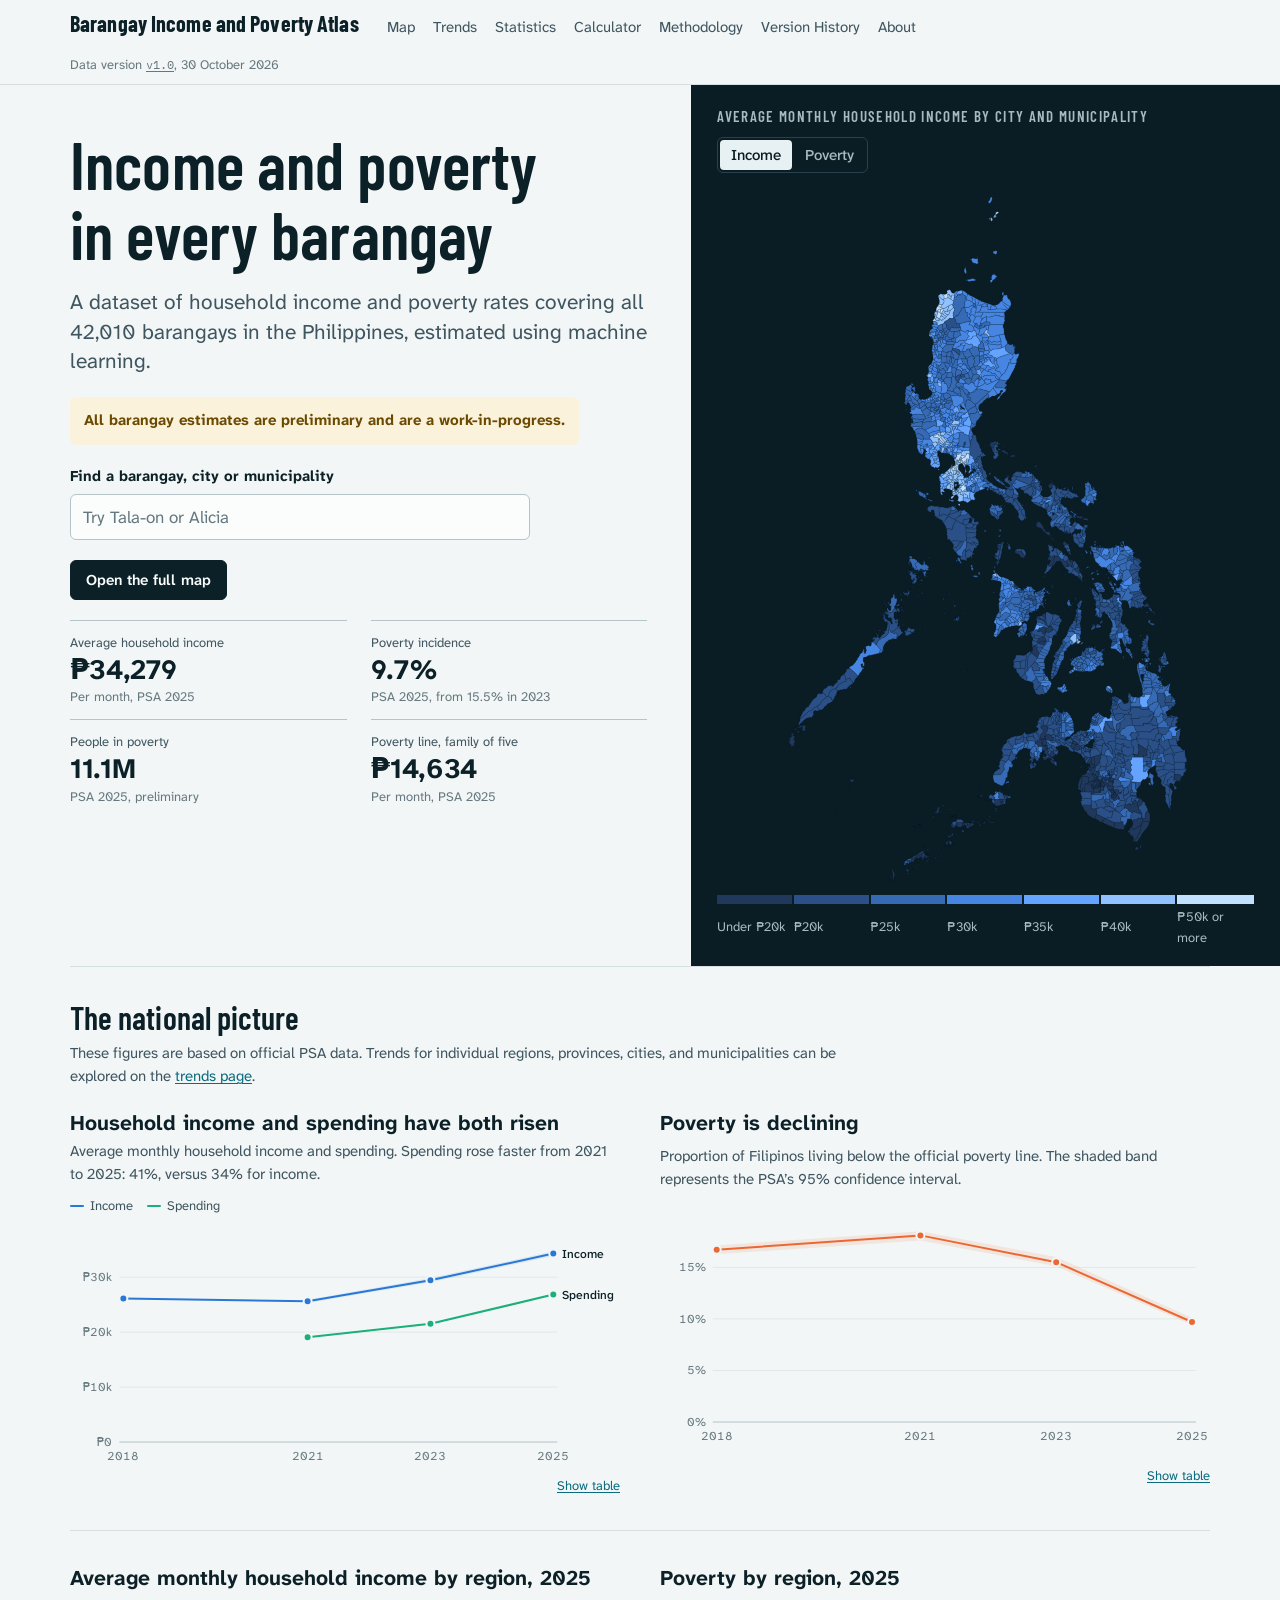
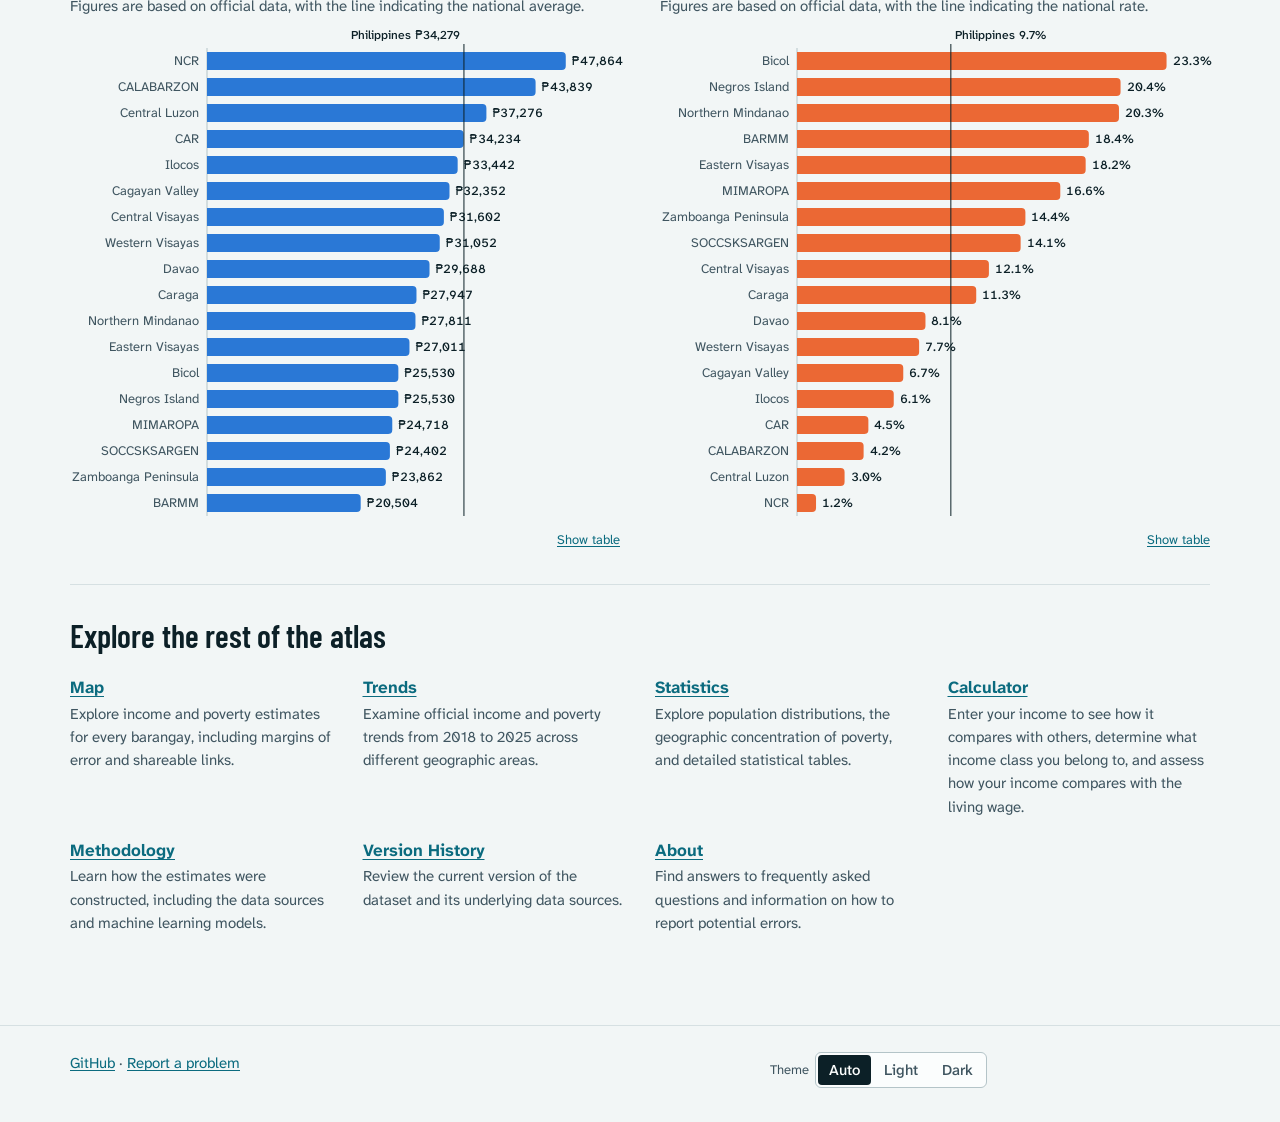
==== commit 12b1d731: "Show annual results for annual incomes, and add a Monthly/Annual switch to the map Calculator: when " ====
--- a/docs/index.html
+++ b/docs/index.html
@@ -1,5 +1,5 @@
 <!doctype html>
-<html lang="en" data-build="9bce77c066">
+<html lang="en" data-build="4fed50cfa3">
 <head>
 <meta charset="utf-8">
 <meta name="viewport" content="width=device-width, initial-scale=1, viewport-fit=cover">
@@ -18,7 +18,7 @@
 <link rel="preconnect" href="https://fonts.googleapis.com">
 <link rel="preconnect" href="https://fonts.gstatic.com" crossorigin>
 <link rel="stylesheet" href="https://fonts.googleapis.com/css2?family=Atkinson+Hyperlegible+Next:wght@400;500;700&family=Barlow+Condensed:wght@500;600;700&family=IBM+Plex+Mono:wght@400;500&display=swap">
-<link rel="stylesheet" href="assets/site.css?b=9bce77c066">
+<link rel="stylesheet" href="assets/site.css?b=4fed50cfa3">
 <script>try { var t = localStorage.getItem("theme"); if (t === "light" || t === "dark") document.documentElement.setAttribute("data-theme", t); } catch (e) {}</script>
 
 </head>
@@ -99,7 +99,7 @@
     <div class="theme-switch" id="theme-switch"><span>Theme</span></div>
   </div>
 </footer>
-<script type="module">import { initTheme } from "./assets/js/lib.js?b=9bce77c066"; initTheme();</script>
-<script type="module" src="assets/js/home.js?b=9bce77c066"></script>
+<script type="module">import { initTheme } from "./assets/js/lib.js?b=4fed50cfa3"; initTheme();</script>
+<script type="module" src="assets/js/home.js?b=4fed50cfa3"></script>
 </body>
 </html>
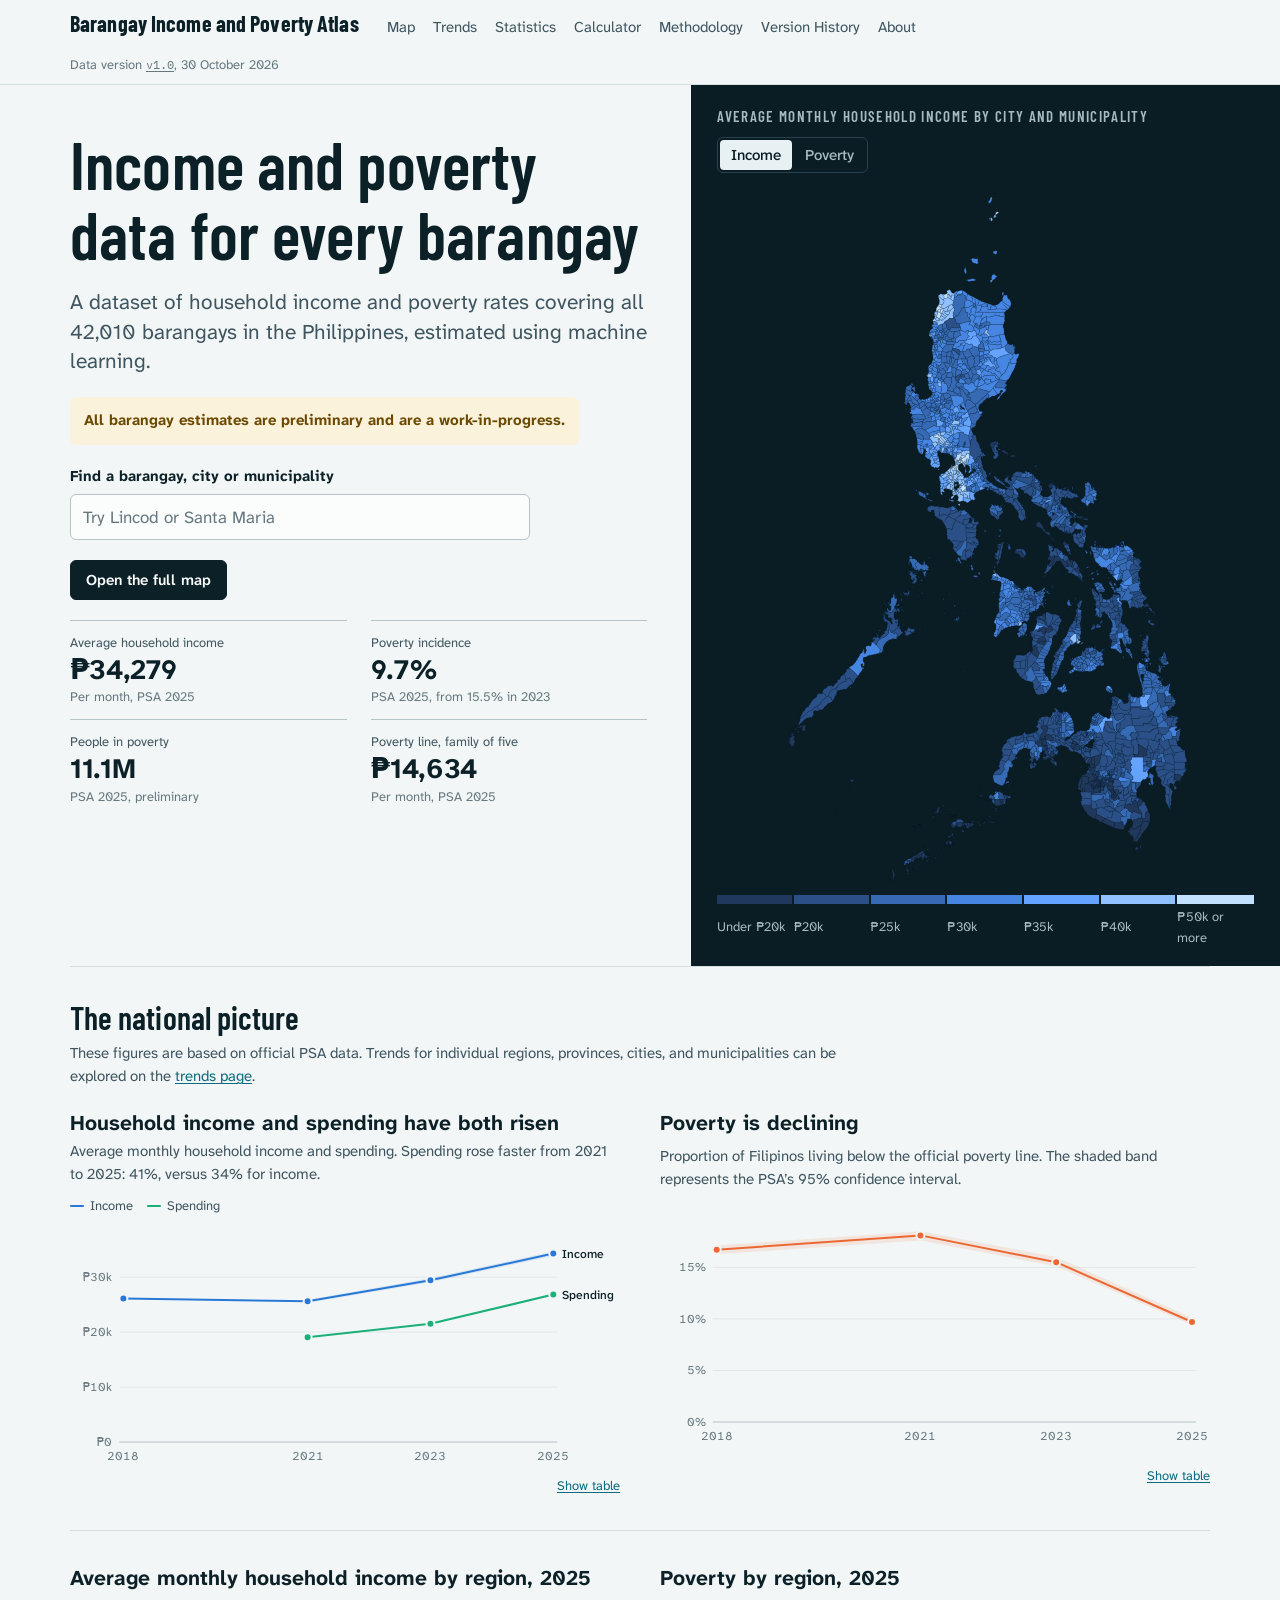
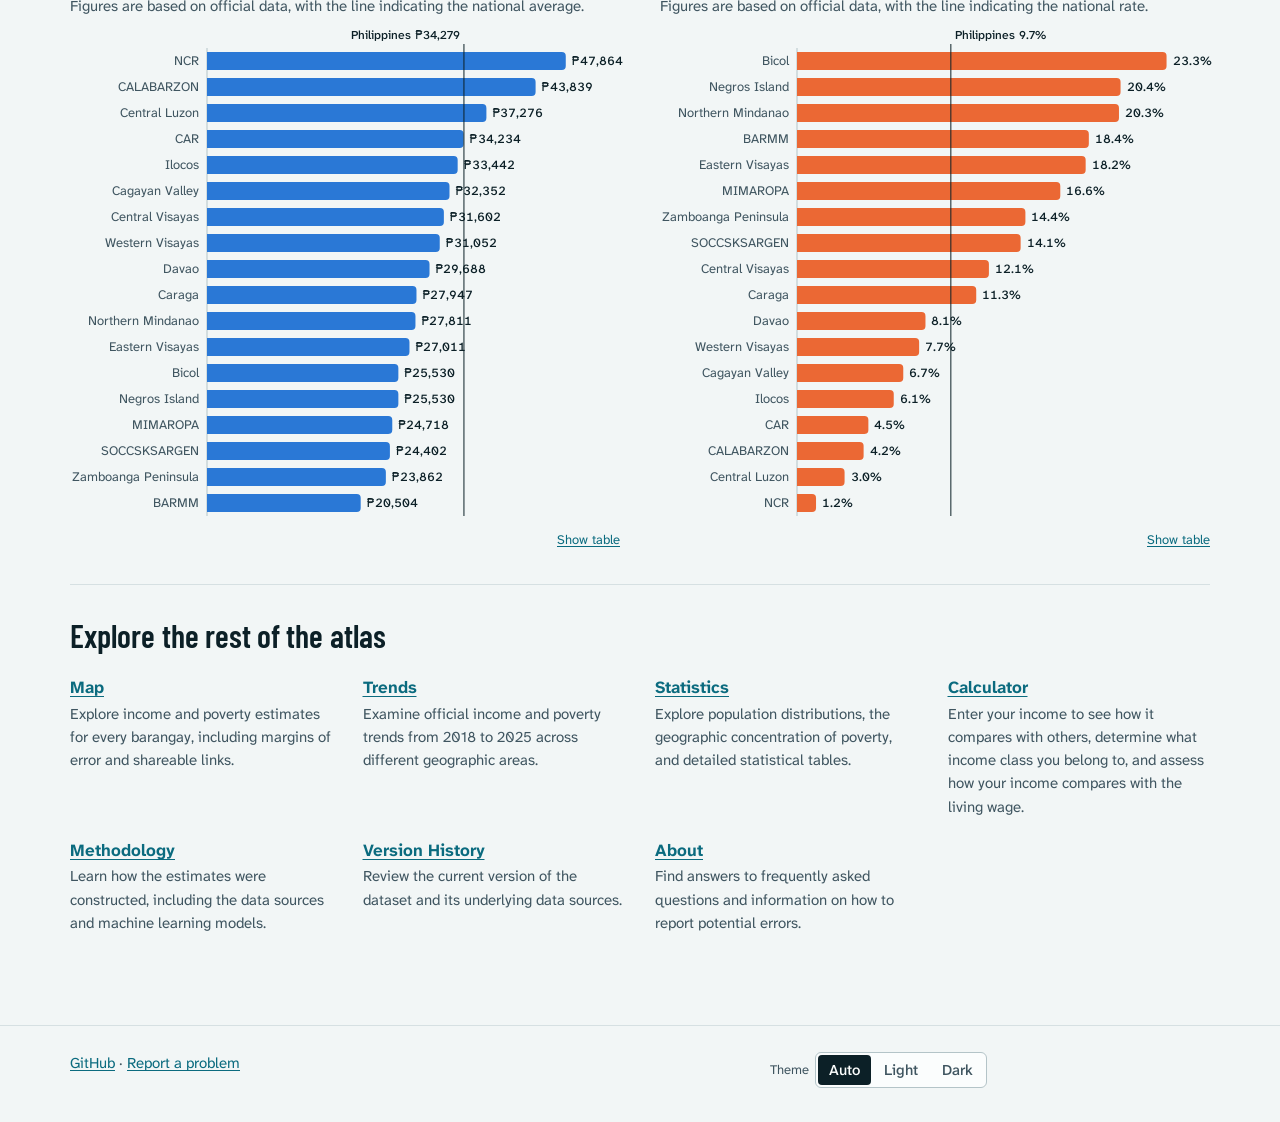
==== commit eb7cf034: "Retitle landing page heading to 'Income and poverty data for every barangay' Co-Authored-By: Claude " ====
--- a/docs/index.html
+++ b/docs/index.html
@@ -48,7 +48,7 @@
 
 <div class="hero">
   <div class="hero-text">
-    <h1>Income and poverty in every barangay</h1>
+    <h1>Income and poverty data for every barangay</h1>
     <p class="lede">A dataset of household income and poverty rates covering all 42,010 barangays in the Philippines, estimated using machine learning.</p>
     <p class="callout" role="note"><strong>All barangay estimates are preliminary and are a <span class="nowrap">work-in-progress</span>.</strong></p>
     <div class="search-hero combo">
